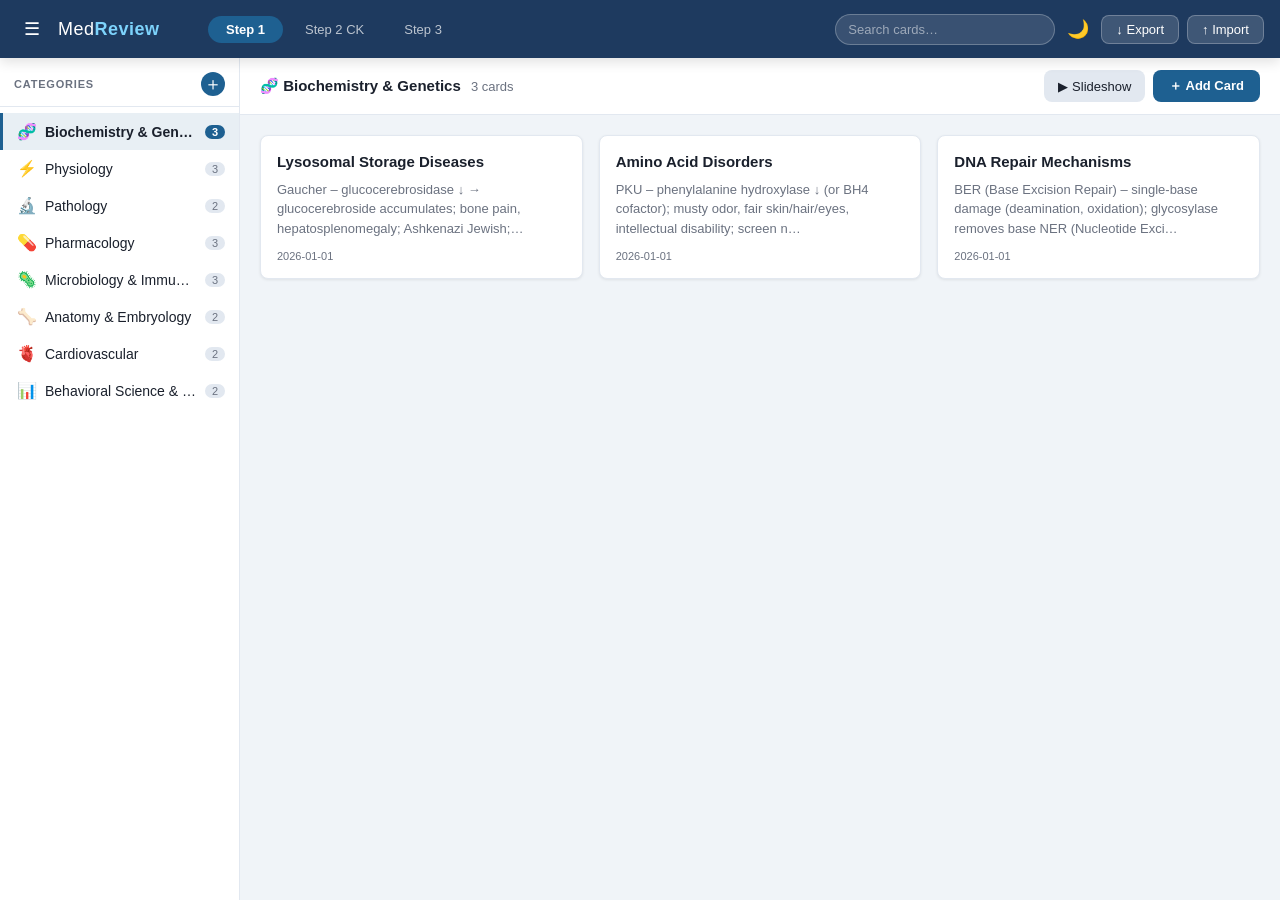
==== index.html @ f36206a1 "Initial commit Co-Authored-By: Claude Sonnet 4.6 <noreply@anthropic.com>" ====
<!DOCTYPE html>
<html lang="en">
<head>
  <meta charset="UTF-8" />
  <meta name="viewport" content="width=device-width, initial-scale=1.0" />
  <title>MedReview — USMLE Step Prep</title>
  <link rel="stylesheet" href="css/styles.css" />
</head>
<body>
  <div id="app">

    <!-- ── HEADER ─────────────────────────────────────────────────── -->
    <header id="header">
      <div class="header-left">
        <button id="sidebar-toggle" title="Toggle sidebar">☰</button>
        <span class="logo">Med<strong>Review</strong></span>
      </div>

      <nav class="step-tabs" role="tablist">
        <button class="tab active" data-step="step1" role="tab">Step 1</button>
        <button class="tab" data-step="step2" role="tab">Step 2 CK</button>
        <button class="tab" data-step="step3" role="tab">Step 3</button>
      </nav>

      <div class="header-right">
        <div class="search-wrap">
          <input type="text" id="search-input" placeholder="Search cards…" autocomplete="off" />
          <button id="search-clear" title="Clear search" class="hidden">✕</button>
        </div>
        <button id="btn-dark-mode" title="Toggle dark mode" class="icon-btn">🌙</button>
        <button id="btn-export" title="Backup / Export data" class="btn-secondary">↓ Export</button>
        <button id="btn-import" title="Restore / Import data" class="btn-secondary">↑ Import</button>
        <input type="file" id="import-file" accept=".json" hidden />
      </div>
    </header>

    <!-- ── BODY LAYOUT ───────────────────────────────────────────── -->
    <div id="main-layout">

      <!-- Sidebar -->
      <aside id="sidebar">
        <div class="sidebar-header">
          <span>Categories</span>
          <button id="btn-add-category" title="Add category">＋</button>
        </div>
        <div id="category-list"></div>
      </aside>

      <!-- Content pane -->
      <main id="content">

        <!-- Content toolbar -->
        <div id="content-toolbar">
          <div id="content-breadcrumb"></div>
          <div id="content-actions">
            <button id="btn-slideshow" class="btn-secondary hidden">▶ Slideshow</button>
            <button id="btn-add-card" class="btn-primary hidden">＋ Add Card</button>
          </div>
        </div>

        <!-- Card grid -->
        <div id="card-list"></div>

        <!-- Empty state -->
        <div id="empty-state" class="hidden">
          <div class="empty-icon">📋</div>
          <p>No cards in this category yet.</p>
          <button id="btn-empty-add" class="btn-primary">＋ Add First Card</button>
        </div>

        <!-- Search results -->
        <div id="search-results" class="hidden"></div>

        <!-- Card editor panel (slides in over card list) -->
        <div id="card-editor" class="hidden">

          <div id="editor-toolbar">
            <div class="toolbar-group">
              <button data-cmd="bold"                title="Bold"><b>B</b></button>
              <button data-cmd="italic"              title="Italic"><i>I</i></button>
              <button data-cmd="underline"           title="Underline"><u>U</u></button>
              <button id="btn-highlight"             title="Highlight selection">🖊 Highlight</button>
              <button id="btn-remove-highlight"      title="Remove highlight">✕ Highlight</button>
            </div>
            <div class="toolbar-sep"></div>
            <div class="toolbar-group">
              <button data-cmd="insertUnorderedList" title="Bullet list">• List</button>
              <button data-cmd="insertOrderedList"   title="Numbered list">1. List</button>
              <button data-cmd="removeFormat"        title="Clear formatting">✕ Format</button>
            </div>
            <div class="toolbar-sep"></div>
            <div class="toolbar-group toolbar-right">
              <button id="btn-flag-card"   title="Flag for review">🚩 Flag</button>
              <button id="btn-save-card"   class="btn-primary">💾 Save</button>
              <button id="btn-delete-card" class="btn-danger">🗑 Delete</button>
              <button id="btn-close-editor" title="Close editor">✕</button>
            </div>
          </div>

          <div id="editor-body">
            <input type="text" id="card-title-input" placeholder="Card title…" />
            <div
              id="card-content-input"
              contenteditable="true"
              spellcheck="true"
              data-placeholder="Enter card content… (supports rich text and highlights)"
            ></div>
          </div>

        </div>

      </main>
    </div>

    <!-- ── SLIDESHOW OVERLAY ─────────────────────────────────────── -->
    <div id="slideshow-overlay" class="hidden" role="dialog" aria-modal="true">
      <div id="slideshow-top">
        <div id="slideshow-meta">
          <span id="slideshow-category-label"></span>
          <span id="slideshow-counter"></span>
        </div>
        <button id="slideshow-close" title="Close (Esc)">✕ Close</button>
      </div>
      <div id="slideshow-progress-bar"><div id="slideshow-progress-fill"></div></div>

      <div id="slideshow-body">
        <button id="slideshow-prev" title="Previous (←)">‹</button>
        <div id="slideshow-card">
          <h2 id="slideshow-card-title"></h2>
          <div id="slideshow-card-content"></div>
        </div>
        <button id="slideshow-next" title="Next (→)">›</button>
      </div>

      <div id="slideshow-footer">
        <button id="slideshow-flag-btn" title="Flag / unflag this card">🚩 Flag</button>
        <button id="slideshow-edit-btn" title="Edit this card">✏ Edit</button>
      </div>
    </div>

    <!-- ── MODAL ─────────────────────────────────────────────────── -->
    <div id="modal-overlay" class="hidden" role="dialog" aria-modal="true">
      <div id="modal-box">
        <div id="modal-title"></div>
        <div id="modal-body"></div>
        <div id="modal-actions">
          <button id="modal-cancel" class="btn-secondary">Cancel</button>
          <button id="modal-confirm" class="btn-primary">Confirm</button>
        </div>
      </div>
    </div>

    <!-- ── TOAST ─────────────────────────────────────────────────── -->
    <div id="toast" class="hidden" role="status" aria-live="polite"></div>

  </div><!-- /#app -->

  <!-- ── SCRIPTS (load order matters — no ES modules to avoid CORS on file://) -->
  <script src="js/defaultData.js"></script>
  <script src="js/store.js"></script>
  <script src="js/ui.js"></script>
  <script src="js/render.js"></script>
  <script src="js/editor.js"></script>
  <script src="js/slideshow.js"></script>
  <script src="js/search.js"></script>
  <script src="js/io.js"></script>
  <script src="js/app.js"></script>
</body>
</html>
---- css/styles.css ----
/* ── CSS Custom Properties ──────────────────────────────────────── */
:root {
  --bg:           #f0f4f8;
  --bg-sidebar:   #ffffff;
  --bg-card:      #ffffff;
  --bg-header:    #1e3a5f;
  --text:         #1a202c;
  --text-muted:   #6b7280;
  --text-header:  #ffffff;
  --border:       #e2e8f0;
  --primary:      #1e6091;
  --primary-h:    #155478;
  --accent:       #27ae60;
  --danger:       #e74c3c;
  --danger-h:     #c0392b;
  --warn:         #f39c12;
  --mark-bg:      #ffe66d;
  --mark-dark:    #b8860b;
  --shadow-sm:    0 1px 3px rgba(0,0,0,.08);
  --shadow:       0 4px 12px rgba(0,0,0,.12);
  --radius:       8px;
  --sidebar-w:    240px;
  --header-h:     58px;
  --transition:   .18s ease;
}
[data-theme="dark"] {
  --bg:           #0f172a;
  --bg-sidebar:   #1e293b;
  --bg-card:      #1e293b;
  --bg-header:    #0f172a;
  --text:         #e2e8f0;
  --text-muted:   #94a3b8;
  --text-header:  #e2e8f0;
  --border:       #334155;
  --primary:      #60a5fa;
  --primary-h:    #93c5fd;
  --accent:       #34d399;
  --danger:       #f87171;
  --danger-h:     #fca5a5;
  --mark-bg:      #854d0e;
  --mark-dark:    #fef08a;
  --shadow-sm:    0 1px 3px rgba(0,0,0,.3);
  --shadow:       0 4px 12px rgba(0,0,0,.4);
}

/* ── Reset ──────────────────────────────────────────────────────── */
*, *::before, *::after { box-sizing: border-box; margin: 0; padding: 0; }
html, body { height: 100%; font-family: -apple-system, BlinkMacSystemFont, 'Segoe UI', sans-serif; font-size: 15px; }
body { background: var(--bg); color: var(--text); transition: background var(--transition), color var(--transition); }
button { cursor: pointer; font-family: inherit; font-size: 14px; border: none; background: none; }
input, textarea { font-family: inherit; font-size: 15px; }
a { color: var(--primary); }

/* ── App shell ──────────────────────────────────────────────────── */
#app { display: flex; flex-direction: column; height: 100vh; overflow: hidden; }

/* ── Header ─────────────────────────────────────────────────────── */
#header {
  display: flex; align-items: center; gap: 12px;
  height: var(--header-h); padding: 0 16px;
  background: var(--bg-header); color: var(--text-header);
  flex-shrink: 0; box-shadow: var(--shadow);
  z-index: 100;
}
.header-left { display: flex; align-items: center; gap: 10px; min-width: 180px; }
.logo { font-size: 18px; font-weight: 300; letter-spacing: .5px; white-space: nowrap; }
.logo strong { font-weight: 700; color: #7dd3fc; }
#sidebar-toggle { color: var(--text-header); font-size: 18px; padding: 4px 8px; border-radius: 4px; transition: background var(--transition); }
#sidebar-toggle:hover { background: rgba(255,255,255,.15); }

/* Step tabs */
.step-tabs { display: flex; gap: 4px; }
.tab {
  padding: 6px 18px; border-radius: 20px; font-size: 13px; font-weight: 500;
  color: rgba(255,255,255,.7); transition: all var(--transition);
}
.tab:hover { color: #fff; background: rgba(255,255,255,.12); }
.tab.active { background: var(--primary); color: #fff; font-weight: 600; }
[data-theme="dark"] .tab.active { background: #2563eb; }

/* Header right */
.header-right { display: flex; align-items: center; gap: 8px; margin-left: auto; }
.search-wrap { position: relative; }
#search-input {
  width: 220px; padding: 7px 32px 7px 12px; border-radius: 20px;
  border: 1px solid rgba(255,255,255,.25); background: rgba(255,255,255,.12);
  color: #fff; font-size: 13px; transition: all var(--transition);
}
#search-input::placeholder { color: rgba(255,255,255,.5); }
#search-input:focus { outline: none; background: rgba(255,255,255,.2); border-color: rgba(255,255,255,.5); width: 280px; }
#search-clear { position: absolute; right: 8px; top: 50%; transform: translateY(-50%); color: rgba(255,255,255,.6); font-size: 12px; }
.icon-btn { color: var(--text-header); font-size: 18px; padding: 4px; border-radius: 4px; transition: background var(--transition); }
.icon-btn:hover { background: rgba(255,255,255,.15); }

/* ── Buttons ────────────────────────────────────────────────────── */
.btn-primary {
  padding: 7px 16px; border-radius: var(--radius); font-size: 13px; font-weight: 600;
  background: var(--primary); color: #fff; transition: background var(--transition);
}
.btn-primary:hover { background: var(--primary-h); }
.btn-secondary {
  padding: 6px 14px; border-radius: var(--radius); font-size: 13px;
  background: rgba(255,255,255,.15); color: var(--text-header); border: 1px solid rgba(255,255,255,.25);
  transition: background var(--transition);
}
.btn-secondary:hover { background: rgba(255,255,255,.25); }
.btn-danger {
  padding: 6px 14px; border-radius: var(--radius); font-size: 13px; font-weight: 600;
  background: var(--danger); color: #fff; transition: background var(--transition);
}
.btn-danger:hover { background: var(--danger-h); }

/* ── Main layout ────────────────────────────────────────────────── */
#main-layout { display: flex; flex: 1; overflow: hidden; }

/* ── Sidebar ────────────────────────────────────────────────────── */
#sidebar {
  width: var(--sidebar-w); background: var(--bg-sidebar);
  border-right: 1px solid var(--border); display: flex; flex-direction: column;
  flex-shrink: 0; transition: width var(--transition), opacity var(--transition);
  overflow: hidden;
}
#sidebar.collapsed { width: 0; opacity: 0; pointer-events: none; }
.sidebar-header {
  display: flex; align-items: center; justify-content: space-between;
  padding: 14px 14px 10px; font-size: 11px; font-weight: 700; text-transform: uppercase;
  letter-spacing: .8px; color: var(--text-muted); border-bottom: 1px solid var(--border);
  flex-shrink: 0;
}
#btn-add-category {
  width: 24px; height: 24px; border-radius: 50%; background: var(--primary); color: #fff;
  font-size: 18px; line-height: 24px; text-align: center; padding: 0; font-weight: 400;
  transition: background var(--transition);
}
#btn-add-category:hover { background: var(--primary-h); }
#category-list { flex: 1; overflow-y: auto; padding: 6px 0; }
.cat-item {
  display: flex; align-items: center; gap: 8px; padding: 9px 14px;
  cursor: pointer; border-radius: 0; transition: background var(--transition);
  border-left: 3px solid transparent; font-size: 14px;
}
.cat-item:hover { background: rgba(0,0,0,.04); }
[data-theme="dark"] .cat-item:hover { background: rgba(255,255,255,.06); }
.cat-item.active { background: rgba(30,96,145,.1); border-left-color: var(--primary); font-weight: 600; }
[data-theme="dark"] .cat-item.active { background: rgba(96,165,250,.12); border-left-color: var(--primary); }
.cat-icon { font-size: 16px; flex-shrink: 0; }
.cat-label { flex: 1; overflow: hidden; text-overflow: ellipsis; white-space: nowrap; }
.cat-count { font-size: 11px; background: var(--border); color: var(--text-muted); padding: 1px 7px; border-radius: 12px; flex-shrink: 0; }
.cat-item.active .cat-count { background: var(--primary); color: #fff; }

/* ── Content ────────────────────────────────────────────────────── */
#content { flex: 1; display: flex; flex-direction: column; overflow: hidden; position: relative; }
#content-toolbar {
  display: flex; align-items: center; justify-content: space-between;
  padding: 12px 20px; border-bottom: 1px solid var(--border);
  background: var(--bg-card); flex-shrink: 0;
}
#content-breadcrumb { font-size: 15px; font-weight: 600; color: var(--text); }
#content-breadcrumb span { color: var(--text-muted); font-weight: 400; font-size: 13px; margin-left: 6px; }
#content-actions { display: flex; gap: 8px; }
#content-actions .btn-secondary { background: var(--border); color: var(--text); border: none; }
#content-actions .btn-secondary:hover { background: var(--text-muted); color: #fff; }

/* ── Card grid ──────────────────────────────────────────────────── */
#card-list {
  flex: 1; padding: 20px; overflow-y: auto;
  display: grid; grid-template-columns: repeat(auto-fill, minmax(280px, 1fr));
  gap: 16px; align-content: start;
}
.card-tile {
  background: var(--bg-card); border: 1px solid var(--border); border-radius: var(--radius);
  padding: 16px; cursor: pointer; box-shadow: var(--shadow-sm);
  transition: box-shadow var(--transition), transform var(--transition), border-color var(--transition);
  display: flex; flex-direction: column; gap: 8px; position: relative;
}
.card-tile:hover { box-shadow: var(--shadow); transform: translateY(-1px); border-color: var(--primary); }
.card-tile-title { font-size: 15px; font-weight: 600; color: var(--text); line-height: 1.3; }
.card-tile-preview { font-size: 13px; color: var(--text-muted); line-height: 1.5; overflow: hidden; display: -webkit-box; -webkit-line-clamp: 3; -webkit-box-orient: vertical; }
.card-tile-footer { display: flex; align-items: center; justify-content: space-between; margin-top: 4px; }
.card-tile-date { font-size: 11px; color: var(--text-muted); }
.card-flag { position: absolute; top: 10px; right: 10px; font-size: 14px; }

/* ── Empty state ────────────────────────────────────────────────── */
#empty-state {
  flex: 1; display: flex; flex-direction: column; align-items: center;
  justify-content: center; gap: 12px; color: var(--text-muted);
}
.empty-icon { font-size: 48px; }
#empty-state p { font-size: 15px; }

/* ── Search results ─────────────────────────────────────────────── */
#search-results { flex: 1; overflow-y: auto; padding: 20px; }
.search-result-item {
  background: var(--bg-card); border: 1px solid var(--border); border-radius: var(--radius);
  padding: 14px 16px; margin-bottom: 10px; cursor: pointer;
  transition: border-color var(--transition), box-shadow var(--transition);
}
.search-result-item:hover { border-color: var(--primary); box-shadow: var(--shadow-sm); }
.search-result-step { font-size: 11px; font-weight: 700; text-transform: uppercase; letter-spacing: .6px; color: var(--primary); margin-bottom: 2px; }
.search-result-title { font-size: 15px; font-weight: 600; margin-bottom: 4px; }
.search-result-preview { font-size: 13px; color: var(--text-muted); line-height: 1.5; }
.search-result-preview mark { background: var(--mark-bg); padding: 0 2px; border-radius: 2px; }
.search-no-results { text-align: center; color: var(--text-muted); padding: 60px 20px; font-size: 15px; }

/* ── Card editor panel ──────────────────────────────────────────── */
#card-editor {
  position: absolute; inset: 0; background: var(--bg-card);
  display: flex; flex-direction: column; z-index: 10;
}
#editor-toolbar {
  display: flex; align-items: center; gap: 6px; flex-wrap: wrap;
  padding: 8px 16px; border-bottom: 1px solid var(--border);
  background: var(--bg-sidebar); flex-shrink: 0;
}
.toolbar-group { display: flex; gap: 4px; }
.toolbar-sep { width: 1px; background: var(--border); margin: 0 4px; align-self: stretch; }
.toolbar-right { margin-left: auto; }
#editor-toolbar button {
  padding: 5px 10px; border-radius: 5px; font-size: 13px;
  border: 1px solid var(--border); color: var(--text);
  background: var(--bg-card); transition: all var(--transition);
}
#editor-toolbar button:hover { background: var(--primary); color: #fff; border-color: var(--primary); }
#btn-highlight { color: #7c3aed; border-color: #7c3aed; }
#btn-highlight:hover { background: #7c3aed; color: #fff; }
#btn-remove-highlight { color: var(--text-muted); }
#btn-save-card { background: var(--primary); color: #fff; border-color: var(--primary); font-weight: 600; }
#btn-save-card:hover { background: var(--primary-h); }
#btn-delete-card { background: var(--danger); color: #fff; border-color: var(--danger); }
#btn-delete-card:hover { background: var(--danger-h); }
#btn-flag-card { color: var(--warn); border-color: var(--warn); }
#btn-flag-card:hover, #btn-flag-card.active { background: var(--warn); color: #fff; }
#btn-close-editor { color: var(--text-muted); border-color: var(--border); font-weight: 700; }

#editor-body { flex: 1; display: flex; flex-direction: column; overflow: hidden; }
#card-title-input {
  padding: 14px 20px 10px; font-size: 20px; font-weight: 700; border: none;
  background: transparent; color: var(--text); border-bottom: 1px solid var(--border);
  flex-shrink: 0;
}
#card-title-input:focus { outline: none; border-bottom-color: var(--primary); }
#card-content-input {
  flex: 1; padding: 16px 20px; overflow-y: auto; line-height: 1.7;
  color: var(--text); outline: none; font-size: 15px;
}
#card-content-input:empty::before {
  content: attr(data-placeholder); color: var(--text-muted); pointer-events: none;
}
#card-content-input mark {
  background: var(--mark-bg); color: #000; padding: 0 2px; border-radius: 2px;
}
[data-theme="dark"] #card-content-input mark { background: var(--mark-dark); color: #fef08a; }
#card-content-input ul, #card-content-input ol { padding-left: 24px; margin: 8px 0; }
#card-content-input li { margin-bottom: 4px; }
#card-content-input b, #card-content-input strong { font-weight: 700; }

/* ── Slideshow overlay ──────────────────────────────────────────── */
#slideshow-overlay {
  position: fixed; inset: 0; background: rgba(0,0,0,.92);
  display: flex; flex-direction: column; z-index: 1000; color: #fff;
}
#slideshow-top {
  display: flex; align-items: center; justify-content: space-between;
  padding: 16px 24px; flex-shrink: 0;
}
#slideshow-meta { display: flex; gap: 16px; align-items: center; }
#slideshow-category-label { font-size: 13px; color: rgba(255,255,255,.6); font-weight: 500; text-transform: uppercase; letter-spacing: .6px; }
#slideshow-counter { font-size: 13px; color: rgba(255,255,255,.5); }
#slideshow-close {
  padding: 8px 16px; border-radius: var(--radius); border: 1px solid rgba(255,255,255,.3);
  color: rgba(255,255,255,.8); font-size: 13px; transition: all var(--transition);
}
#slideshow-close:hover { background: rgba(255,255,255,.15); color: #fff; }
#slideshow-progress-bar { height: 3px; background: rgba(255,255,255,.15); flex-shrink: 0; }
#slideshow-progress-fill { height: 100%; background: var(--primary); transition: width .3s ease; }
#slideshow-body {
  flex: 1; display: flex; align-items: center; overflow: hidden; padding: 0 8px;
}
#slideshow-prev, #slideshow-next {
  font-size: 40px; color: rgba(255,255,255,.5); padding: 16px 20px;
  flex-shrink: 0; transition: color var(--transition);
  border-radius: var(--radius);
}
#slideshow-prev:hover, #slideshow-next:hover { color: #fff; background: rgba(255,255,255,.08); }
#slideshow-card {
  flex: 1; height: 100%; overflow-y: auto; padding: 30px 40px;
  display: flex; flex-direction: column; gap: 20px;
}
#slideshow-card-title { font-size: 28px; font-weight: 700; color: #fff; line-height: 1.2; }
#slideshow-card-content {
  font-size: 16px; line-height: 1.8; color: rgba(255,255,255,.85);
}
#slideshow-card-content mark { background: #ffe66d; color: #000; padding: 0 2px; border-radius: 2px; }
#slideshow-card-content ul, #slideshow-card-content ol { padding-left: 24px; }
#slideshow-card-content li { margin-bottom: 6px; }
#slideshow-card-content b, #slideshow-card-content strong { color: #fff; font-weight: 700; }
#slideshow-footer {
  display: flex; align-items: center; justify-content: center; gap: 12px;
  padding: 12px 24px; flex-shrink: 0; border-top: 1px solid rgba(255,255,255,.1);
}
#slideshow-flag-btn, #slideshow-edit-btn {
  padding: 8px 18px; border-radius: var(--radius); font-size: 13px;
  border: 1px solid rgba(255,255,255,.3); color: rgba(255,255,255,.8);
  transition: all var(--transition);
}
#slideshow-flag-btn:hover, #slideshow-edit-btn:hover { background: rgba(255,255,255,.12); color: #fff; }
#slideshow-flag-btn.active { background: var(--warn); border-color: var(--warn); color: #fff; }

/* ── Modal ──────────────────────────────────────────────────────── */
#modal-overlay {
  position: fixed; inset: 0; background: rgba(0,0,0,.5);
  display: flex; align-items: center; justify-content: center; z-index: 2000;
}
#modal-box {
  background: var(--bg-card); border-radius: var(--radius); box-shadow: var(--shadow);
  padding: 24px; min-width: 320px; max-width: 480px; width: 90%;
}
#modal-title { font-size: 17px; font-weight: 700; margin-bottom: 12px; color: var(--text); }
#modal-body { font-size: 14px; color: var(--text-muted); margin-bottom: 20px; line-height: 1.6; }
#modal-body input[type="text"] {
  width: 100%; padding: 8px 12px; border: 1px solid var(--border); border-radius: 6px;
  font-size: 14px; color: var(--text); background: var(--bg); margin-top: 8px;
}
#modal-body input[type="text"]:focus { outline: none; border-color: var(--primary); }
#modal-body .emoji-row { display: flex; flex-wrap: wrap; gap: 8px; margin-top: 10px; }
#modal-body .emoji-btn { font-size: 20px; padding: 4px; border-radius: 4px; cursor: pointer; transition: background var(--transition); }
#modal-body .emoji-btn:hover, #modal-body .emoji-btn.selected { background: rgba(30,96,145,.15); }
#modal-actions { display: flex; justify-content: flex-end; gap: 8px; }
#modal-cancel { background: var(--border); color: var(--text); padding: 8px 16px; border-radius: var(--radius); }
#modal-cancel:hover { background: var(--text-muted); color: #fff; }
#modal-confirm { padding: 8px 16px; border-radius: var(--radius); }

/* ── Toast ──────────────────────────────────────────────────────── */
#toast {
  position: fixed; bottom: 24px; left: 50%; transform: translateX(-50%);
  padding: 11px 22px; border-radius: 24px; font-size: 14px; font-weight: 500;
  box-shadow: var(--shadow); z-index: 3000; transition: opacity .3s ease;
  white-space: nowrap;
}
#toast.success { background: #166534; color: #dcfce7; }
#toast.error   { background: var(--danger); color: #fff; }
#toast.info    { background: var(--primary); color: #fff; }

/* ── Utility ────────────────────────────────────────────────────── */
.hidden { display: none !important; }

/* Scrollbar */
::-webkit-scrollbar { width: 6px; height: 6px; }
::-webkit-scrollbar-track { background: transparent; }
::-webkit-scrollbar-thumb { background: var(--border); border-radius: 3px; }
::-webkit-scrollbar-thumb:hover { background: var(--text-muted); }
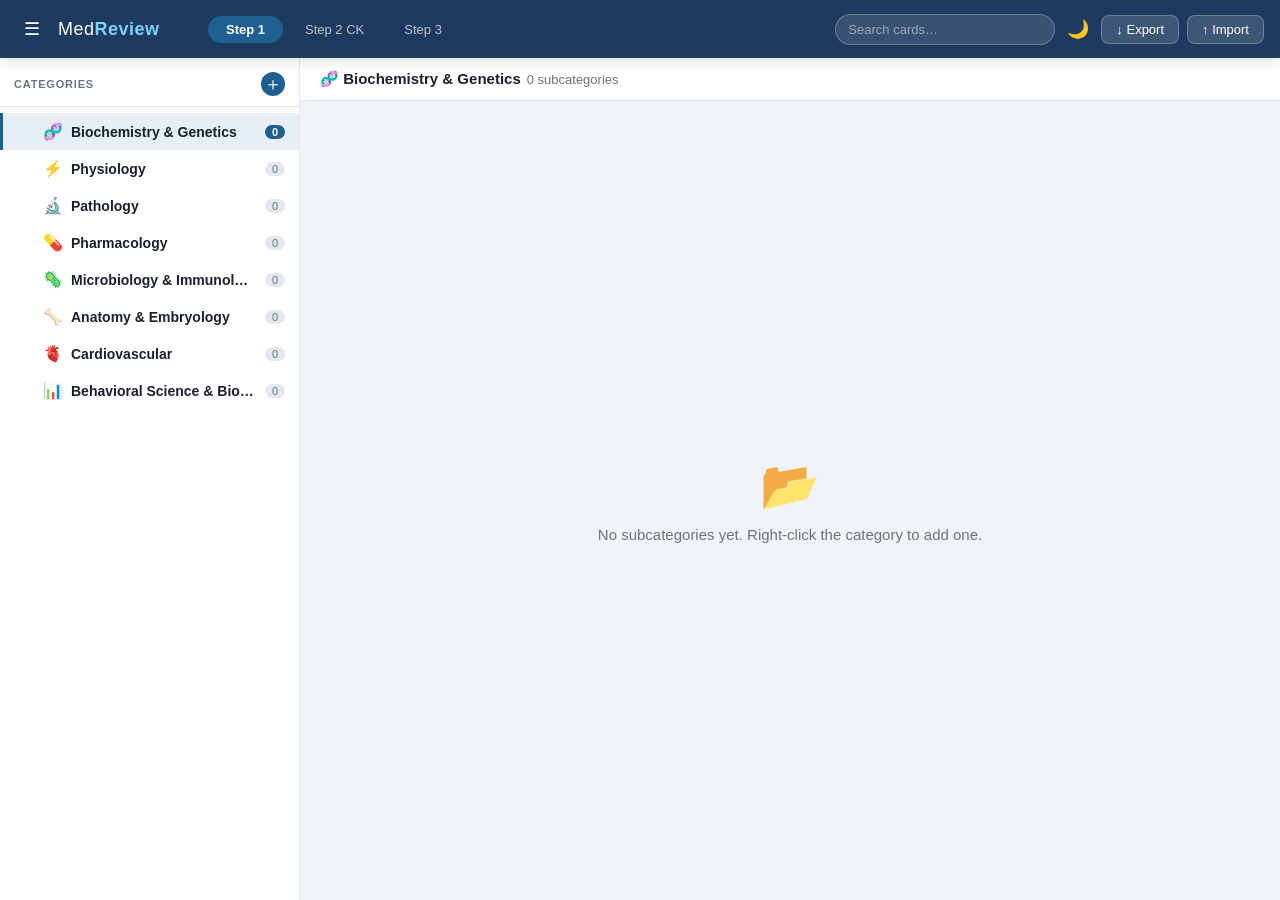
==== commit 70dfba0c: "Update app content, UI, and Step 2 default data - Add Step 2 CK default data with subcategories and " ====
--- a/index.html
+++ b/index.html
@@ -55,6 +55,24 @@
           <div id="content-actions">
             <button id="btn-slideshow" class="btn-secondary hidden">▶ Slideshow</button>
             <button id="btn-add-card" class="btn-primary hidden">＋ Add Card</button>
+          </div>
+        </div>
+
+        <!-- Subcategory summary panel -->
+        <div id="subcat-summary-panel" class="hidden">
+          <div id="subcat-summary-header">
+            <span id="subcat-summary-title">Overview</span>
+            <button id="btn-edit-summary" title="Edit summary">✏ Edit</button>
+          </div>
+          <div id="subcat-summary-body">
+            <div id="subcat-summary-view"></div>
+            <div id="subcat-summary-edit" class="hidden">
+              <textarea id="subcat-summary-textarea" placeholder="Enter a summary for this subcategory…" rows="5"></textarea>
+              <div id="subcat-summary-edit-actions">
+                <button id="btn-save-summary" class="btn-primary">💾 Save</button>
+                <button id="btn-cancel-summary" class="btn-secondary">Cancel</button>
+              </div>
+            </div>
           </div>
         </div>
 
--- a/css/styles.css
+++ b/css/styles.css
@@ -19,7 +19,7 @@
   --shadow-sm:    0 1px 3px rgba(0,0,0,.08);
   --shadow:       0 4px 12px rgba(0,0,0,.12);
   --radius:       8px;
-  --sidebar-w:    240px;
+  --sidebar-w:    300px;
   --header-h:     58px;
   --transition:   .18s ease;
 }
@@ -144,9 +144,42 @@
 .cat-item.active { background: rgba(30,96,145,.1); border-left-color: var(--primary); font-weight: 600; }
 [data-theme="dark"] .cat-item.active { background: rgba(96,165,250,.12); border-left-color: var(--primary); }
 .cat-icon { font-size: 16px; flex-shrink: 0; }
-.cat-label { flex: 1; overflow: hidden; text-overflow: ellipsis; white-space: nowrap; }
+.cat-label { flex: 1; overflow: hidden; text-overflow: ellipsis; white-space: nowrap; font-weight: 600; }
 .cat-count { font-size: 11px; background: var(--border); color: var(--text-muted); padding: 1px 7px; border-radius: 12px; flex-shrink: 0; }
 .cat-item.active .cat-count { background: var(--primary); color: #fff; }
+
+/* Expand toggle */
+.cat-expand { font-size: 15px; color: var(--text-muted); flex-shrink: 0; width: 18px; text-align: center; cursor: pointer; }
+.cat-expand:hover { color: var(--primary); }
+.cat-expand-placeholder { width: 18px; flex-shrink: 0; }
+
+/* ── Subcategory list ───────────────────────────────────────────── */
+.subcat-list { overflow: hidden; transition: max-height .2s ease; max-height: 2000px; }
+.subcat-list.collapsed { max-height: 0; }
+.subcat-item {
+  display: flex; align-items: flex-start; gap: 8px;
+  padding: 7px 14px 7px 38px;
+  cursor: pointer; font-size: 13px; color: var(--text-muted);
+  border-left: 3px solid transparent;
+  transition: background var(--transition), color var(--transition);
+}
+.subcat-item:hover { background: rgba(0,0,0,.04); color: var(--text); }
+[data-theme="dark"] .subcat-item:hover { background: rgba(255,255,255,.05); }
+.subcat-item.active {
+  background: rgba(30,96,145,.08); border-left-color: var(--primary);
+  color: var(--text); font-weight: 600;
+}
+[data-theme="dark"] .subcat-item.active { background: rgba(96,165,250,.1); }
+.subcat-item.active .cat-count { background: var(--primary); color: #fff; }
+.subcat-dot { font-size: 10px; flex-shrink: 0; color: var(--text-muted); }
+.subcat-label { flex: 1; overflow: hidden; text-overflow: unset; white-space: normal; word-break: break-word; }
+.subcat-add {
+  display: flex; align-items: center; gap: 8px;
+  padding: 6px 14px 6px 38px; cursor: pointer;
+  font-size: 12px; color: var(--primary); opacity: .7;
+  transition: opacity var(--transition);
+}
+.subcat-add:hover { opacity: 1; }
 
 /* ── Content ────────────────────────────────────────────────────── */
 #content { flex: 1; display: flex; flex-direction: column; overflow: hidden; position: relative; }
@@ -155,11 +188,58 @@
   padding: 12px 20px; border-bottom: 1px solid var(--border);
   background: var(--bg-card); flex-shrink: 0;
 }
-#content-breadcrumb { font-size: 15px; font-weight: 600; color: var(--text); }
-#content-breadcrumb span { color: var(--text-muted); font-weight: 400; font-size: 13px; margin-left: 6px; }
+#content-breadcrumb { font-size: 15px; font-weight: 600; color: var(--text); display: flex; align-items: center; gap: 6px; flex-wrap: wrap; }
+#content-breadcrumb span { color: var(--text-muted); font-weight: 400; font-size: 13px; }
+.breadcrumb-cat { color: var(--text-muted); font-weight: 400; font-size: 14px; white-space: nowrap; overflow: hidden; text-overflow: ellipsis; max-width: 160px; }
+.breadcrumb-sep { color: var(--text-muted); font-size: 13px; }
+.breadcrumb-sub { font-weight: 600; color: var(--text); font-size: 15px; }
 #content-actions { display: flex; gap: 8px; }
 #content-actions .btn-secondary { background: var(--border); color: var(--text); border: none; }
 #content-actions .btn-secondary:hover { background: var(--text-muted); color: #fff; }
+
+/* ── Subcategory summary panel ──────────────────────────────────── */
+#subcat-summary-panel {
+  margin: 16px 20px 0;
+  background: var(--bg-card); border: 1px solid var(--border);
+  border-radius: var(--radius); box-shadow: var(--shadow-sm);
+  overflow: hidden;
+}
+#subcat-summary-header {
+  display: flex; align-items: center; justify-content: space-between;
+  padding: 10px 16px;
+  background: var(--primary); color: #fff;
+  font-weight: 600; font-size: 13px; letter-spacing: .3px;
+}
+#subcat-summary-header #btn-edit-summary {
+  font-size: 12px; padding: 3px 10px;
+  background: rgba(255,255,255,.18); color: #fff;
+  border: 1px solid rgba(255,255,255,.35); border-radius: 4px;
+}
+#subcat-summary-header #btn-edit-summary:hover { background: rgba(255,255,255,.3); }
+#subcat-summary-body { padding: 12px 16px; }
+#subcat-summary-view {
+  font-size: 13px; color: var(--text); line-height: 1.65;
+  white-space: pre-wrap; word-break: break-word;
+  max-height: 140px; overflow-y: auto;
+}
+#subcat-summary-edit textarea#subcat-summary-textarea {
+  width: 100%; font-size: 13px; line-height: 1.65;
+  padding: 8px 10px; border: 1px solid var(--border); border-radius: 6px;
+  background: var(--bg); color: var(--text); resize: vertical; min-height: 90px;
+  font-family: inherit;
+}
+#subcat-summary-edit-actions {
+  display: flex; gap: 8px; margin-top: 8px; justify-content: flex-end;
+}
+
+/* ── Subcategory overview tiles ─────────────────────────────────── */
+.subcat-overview-tile { border-left: 3px solid var(--primary); }
+.subcat-overview-tile .card-tile-title { color: var(--primary); font-size: 14px; }
+.subcat-summary-preview {
+  font-size: 12px; color: var(--text-muted); line-height: 1.55;
+  margin-top: 6px; display: -webkit-box; -webkit-line-clamp: 4;
+  -webkit-box-orient: vertical; overflow: hidden;
+}
 
 /* ── Card grid ──────────────────────────────────────────────────── */
 #card-list {
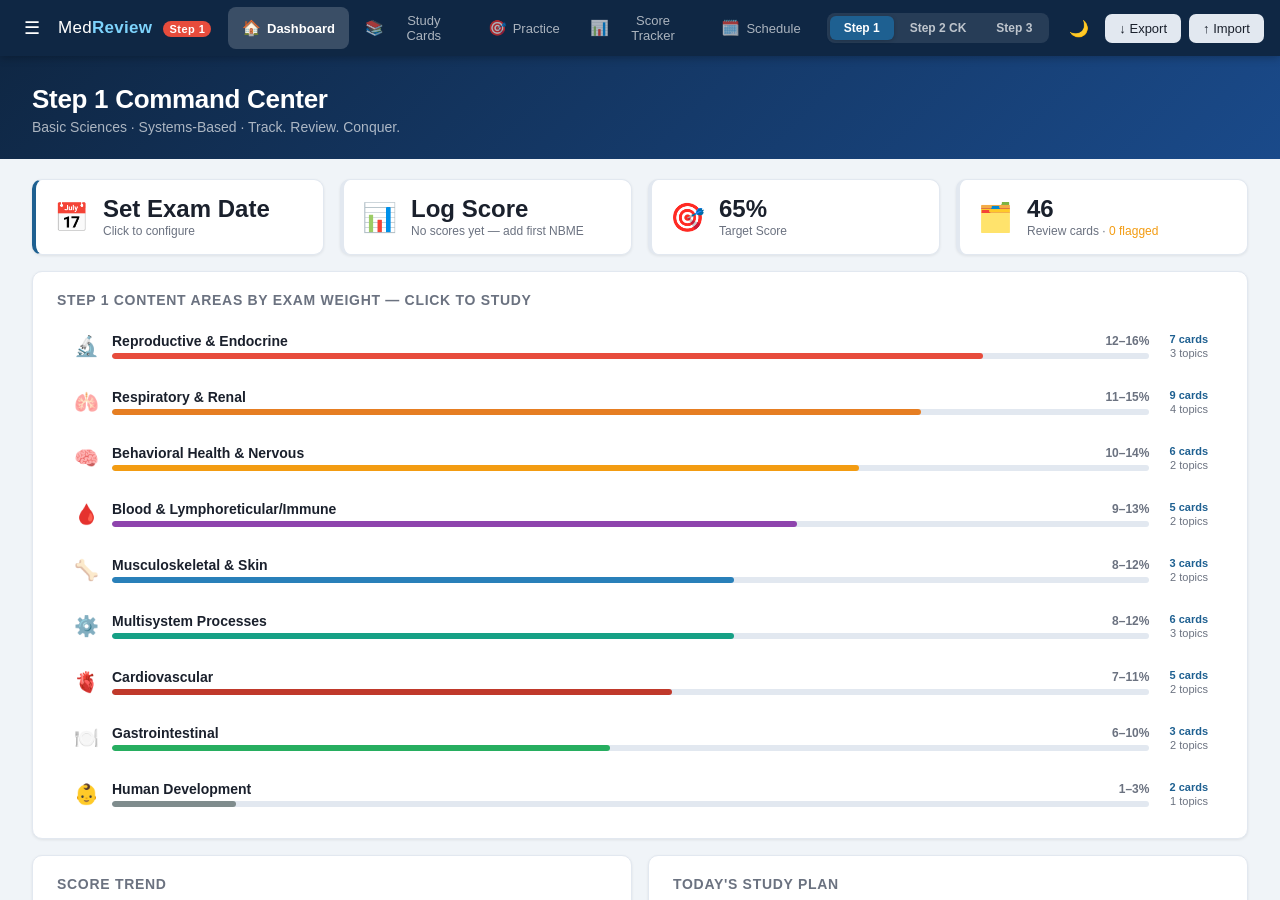
==== commit 4eff1c88: "Add Practice module, global Step selector, and Step-aware dashboard - js/practice.js: 60 high-yield " ====
--- a/index.html
+++ b/index.html
@@ -3,7 +3,7 @@
 <head>
   <meta charset="UTF-8" />
   <meta name="viewport" content="width=device-width, initial-scale=1.0" />
-  <title>MedReview — USMLE Step Prep</title>
+  <title>MedReview — Step 1 Command Center</title>
   <link rel="stylesheet" href="css/styles.css" />
 </head>
 <body>
@@ -13,17 +13,37 @@
     <header id="header">
       <div class="header-left">
         <button id="sidebar-toggle" title="Toggle sidebar">☰</button>
-        <span class="logo">Med<strong>Review</strong></span>
-      </div>
-
-      <nav class="step-tabs" role="tablist">
-        <button class="tab active" data-step="step1" role="tab">Step 1</button>
-        <button class="tab" data-step="step2" role="tab">Step 2 CK</button>
-        <button class="tab" data-step="step3" role="tab">Step 3</button>
+        <span class="logo">Med<strong>Review</strong> <span class="logo-step">Step 1</span></span>
+      </div>
+
+      <!-- Primary view navigation -->
+      <nav class="view-tabs" role="tablist">
+        <button class="view-tab active" data-view="dashboard" role="tab">
+          <span class="vtab-icon">🏠</span><span class="vtab-label">Dashboard</span>
+        </button>
+        <button class="view-tab" data-view="study" role="tab">
+          <span class="vtab-icon">📚</span><span class="vtab-label">Study Cards</span>
+        </button>
+        <button class="view-tab" data-view="practice" role="tab">
+          <span class="vtab-icon">🎯</span><span class="vtab-label">Practice</span>
+        </button>
+        <button class="view-tab" data-view="scores" role="tab">
+          <span class="vtab-icon">📊</span><span class="vtab-label">Score Tracker</span>
+        </button>
+        <button class="view-tab" data-view="schedule" role="tab">
+          <span class="vtab-icon">🗓️</span><span class="vtab-label">Schedule</span>
+        </button>
       </nav>
 
+      <!-- Global Step selector (drives entire app) -->
+      <div class="global-step-selector">
+        <button class="gss-btn active" data-gstep="step1">Step 1</button>
+        <button class="gss-btn" data-gstep="step2">Step 2 CK</button>
+        <button class="gss-btn" data-gstep="step3">Step 3</button>
+      </div>
+
       <div class="header-right">
-        <div class="search-wrap">
+        <div class="search-wrap" id="search-wrap-header">
           <input type="text" id="search-input" placeholder="Search cards…" autocomplete="off" />
           <button id="search-clear" title="Clear search" class="hidden">✕</button>
         </div>
@@ -34,101 +54,134 @@
       </div>
     </header>
 
-    <!-- ── BODY LAYOUT ───────────────────────────────────────────── -->
-    <div id="main-layout">
-
-      <!-- Sidebar -->
-      <aside id="sidebar">
-        <div class="sidebar-header">
-          <span>Categories</span>
-          <button id="btn-add-category" title="Add category">＋</button>
-        </div>
-        <div id="category-list"></div>
-      </aside>
-
-      <!-- Content pane -->
-      <main id="content">
-
-        <!-- Content toolbar -->
-        <div id="content-toolbar">
-          <div id="content-breadcrumb"></div>
-          <div id="content-actions">
-            <button id="btn-slideshow" class="btn-secondary hidden">▶ Slideshow</button>
-            <button id="btn-add-card" class="btn-primary hidden">＋ Add Card</button>
-          </div>
-        </div>
-
-        <!-- Subcategory summary panel -->
-        <div id="subcat-summary-panel" class="hidden">
-          <div id="subcat-summary-header">
-            <span id="subcat-summary-title">Overview</span>
-            <button id="btn-edit-summary" title="Edit summary">✏ Edit</button>
-          </div>
-          <div id="subcat-summary-body">
-            <div id="subcat-summary-view"></div>
-            <div id="subcat-summary-edit" class="hidden">
-              <textarea id="subcat-summary-textarea" placeholder="Enter a summary for this subcategory…" rows="5"></textarea>
-              <div id="subcat-summary-edit-actions">
-                <button id="btn-save-summary" class="btn-primary">💾 Save</button>
-                <button id="btn-cancel-summary" class="btn-secondary">Cancel</button>
-              </div>
-            </div>
-          </div>
-        </div>
-
-        <!-- Card grid -->
-        <div id="card-list"></div>
-
-        <!-- Empty state -->
-        <div id="empty-state" class="hidden">
-          <div class="empty-icon">📋</div>
-          <p>No cards in this category yet.</p>
-          <button id="btn-empty-add" class="btn-primary">＋ Add First Card</button>
-        </div>
-
-        <!-- Search results -->
-        <div id="search-results" class="hidden"></div>
-
-        <!-- Card editor panel (slides in over card list) -->
-        <div id="card-editor" class="hidden">
-
-          <div id="editor-toolbar">
-            <div class="toolbar-group">
-              <button data-cmd="bold"                title="Bold"><b>B</b></button>
-              <button data-cmd="italic"              title="Italic"><i>I</i></button>
-              <button data-cmd="underline"           title="Underline"><u>U</u></button>
-              <button id="btn-highlight"             title="Highlight selection">🖊 Highlight</button>
-              <button id="btn-remove-highlight"      title="Remove highlight">✕ Highlight</button>
-            </div>
-            <div class="toolbar-sep"></div>
-            <div class="toolbar-group">
-              <button data-cmd="insertUnorderedList" title="Bullet list">• List</button>
-              <button data-cmd="insertOrderedList"   title="Numbered list">1. List</button>
-              <button data-cmd="removeFormat"        title="Clear formatting">✕ Format</button>
-            </div>
-            <div class="toolbar-sep"></div>
-            <div class="toolbar-group toolbar-right">
-              <button id="btn-flag-card"   title="Flag for review">🚩 Flag</button>
-              <button id="btn-save-card"   class="btn-primary">💾 Save</button>
-              <button id="btn-delete-card" class="btn-danger">🗑 Delete</button>
-              <button id="btn-close-editor" title="Close editor">✕</button>
-            </div>
-          </div>
-
-          <div id="editor-body">
-            <input type="text" id="card-title-input" placeholder="Card title…" />
-            <div
-              id="card-content-input"
-              contenteditable="true"
-              spellcheck="true"
-              data-placeholder="Enter card content… (supports rich text and highlights)"
-            ></div>
-          </div>
-
-        </div>
-
-      </main>
-    </div>
+    <!-- ── VIEWS CONTAINER ─────────────────────────────────────────── -->
+    <div id="views-container">
+
+      <!-- ══ VIEW: DASHBOARD ═════════════════════════════════════════ -->
+      <div id="view-dashboard" class="view-panel active-view">
+        <!-- Rendered by Dashboard.render() -->
+      </div>
+
+      <!-- ══ VIEW: STUDY CARDS ═══════════════════════════════════════ -->
+      <div id="view-study" class="view-panel hidden-view">
+        <div id="study-layout">
+
+          <!-- Sidebar -->
+          <aside id="sidebar">
+            <div class="sidebar-header">
+              <span>Systems</span>
+              <button id="btn-add-category" title="Add category">＋</button>
+            </div>
+            <!-- Step sub-tabs inside sidebar -->
+            <div class="sidebar-step-tabs">
+              <button class="step-tab active" data-step="step1">Step 1</button>
+              <button class="step-tab" data-step="step2">Step 2</button>
+              <button class="step-tab" data-step="step3">Step 3</button>
+            </div>
+            <div id="category-list"></div>
+          </aside>
+
+          <!-- Content pane -->
+          <main id="content">
+
+            <!-- Content toolbar -->
+            <div id="content-toolbar">
+              <div id="content-breadcrumb"></div>
+              <div id="content-actions">
+                <button id="btn-slideshow" class="btn-secondary hidden">▶ Slideshow</button>
+                <button id="btn-add-card" class="btn-primary hidden">＋ Add Card</button>
+              </div>
+            </div>
+
+            <!-- Subcategory summary panel -->
+            <div id="subcat-summary-panel" class="hidden">
+              <div id="subcat-summary-header">
+                <span id="subcat-summary-title">Overview</span>
+                <button id="btn-edit-summary" title="Edit summary">✏ Edit</button>
+              </div>
+              <div id="subcat-summary-body">
+                <div id="subcat-summary-view"></div>
+                <div id="subcat-summary-edit" class="hidden">
+                  <textarea id="subcat-summary-textarea" placeholder="Enter a summary for this subcategory…" rows="5"></textarea>
+                  <div id="subcat-summary-edit-actions">
+                    <button id="btn-save-summary" class="btn-primary">💾 Save</button>
+                    <button id="btn-cancel-summary" class="btn-secondary">Cancel</button>
+                  </div>
+                </div>
+              </div>
+            </div>
+
+            <!-- Card grid -->
+            <div id="card-list"></div>
+
+            <!-- Empty state -->
+            <div id="empty-state" class="hidden">
+              <div class="empty-icon">📋</div>
+              <p>No cards in this category yet.</p>
+              <button id="btn-empty-add" class="btn-primary">＋ Add First Card</button>
+            </div>
+
+            <!-- Search results -->
+            <div id="search-results" class="hidden"></div>
+
+            <!-- Card editor panel (slides in over card list) -->
+            <div id="card-editor" class="hidden">
+
+              <div id="editor-toolbar">
+                <div class="toolbar-group">
+                  <button data-cmd="bold"                title="Bold"><b>B</b></button>
+                  <button data-cmd="italic"              title="Italic"><i>I</i></button>
+                  <button data-cmd="underline"           title="Underline"><u>U</u></button>
+                  <button id="btn-highlight"             title="Highlight selection">🖊 Highlight</button>
+                  <button id="btn-remove-highlight"      title="Remove highlight">✕ Highlight</button>
+                </div>
+                <div class="toolbar-sep"></div>
+                <div class="toolbar-group">
+                  <button data-cmd="insertUnorderedList" title="Bullet list">• List</button>
+                  <button data-cmd="insertOrderedList"   title="Numbered list">1. List</button>
+                  <button data-cmd="removeFormat"        title="Clear formatting">✕ Format</button>
+                </div>
+                <div class="toolbar-sep"></div>
+                <div class="toolbar-group toolbar-right">
+                  <button id="btn-flag-card"   title="Flag for review">🚩 Flag</button>
+                  <button id="btn-save-card"   class="btn-primary">💾 Save</button>
+                  <button id="btn-delete-card" class="btn-danger">🗑 Delete</button>
+                  <button id="btn-close-editor" title="Close editor">✕</button>
+                </div>
+              </div>
+
+              <div id="editor-body">
+                <input type="text" id="card-title-input" placeholder="Card title…" />
+                <div
+                  id="card-content-input"
+                  contenteditable="true"
+                  spellcheck="true"
+                  data-placeholder="Enter card content… (supports rich text and highlights)"
+                ></div>
+              </div>
+
+            </div>
+
+          </main>
+        </div>
+      </div>
+
+      <!-- ══ VIEW: SCORE TRACKER ══════════════════════════════════════ -->
+      <div id="view-scores" class="view-panel hidden-view">
+        <!-- Rendered by Tracker.render() -->
+      </div>
+
+      <!-- ══ VIEW: PRACTICE ══════════════════════════════════════════ -->
+      <div id="view-practice" class="view-panel hidden-view">
+        <!-- Rendered by Practice.render() -->
+      </div>
+
+      <!-- ══ VIEW: SCHEDULE ═══════════════════════════════════════════ -->
+      <div id="view-schedule" class="view-panel hidden-view">
+        <!-- Rendered by Schedule.render() -->
+      </div>
+
+    </div><!-- /#views-container -->
 
     <!-- ── SLIDESHOW OVERLAY ─────────────────────────────────────── -->
     <div id="slideshow-overlay" class="hidden" role="dialog" aria-modal="true">
@@ -173,15 +226,19 @@
 
   </div><!-- /#app -->
 
-  <!-- ── SCRIPTS (load order matters — no ES modules to avoid CORS on file://) -->
-  <script src="js/defaultData.js"></script>
-  <script src="js/store.js"></script>
-  <script src="js/ui.js"></script>
-  <script src="js/render.js"></script>
-  <script src="js/editor.js"></script>
-  <script src="js/slideshow.js"></script>
-  <script src="js/search.js"></script>
-  <script src="js/io.js"></script>
-  <script src="js/app.js"></script>
+  <!-- ── SCRIPTS ───────────────────────────────────────────────────── -->
+  <script>
+    (function() {
+      var v = Date.now();
+      var scripts = [
+        'js/defaultData.js','js/store.js','js/ui.js','js/render.js',
+        'js/editor.js','js/slideshow.js','js/search.js','js/io.js',
+        'js/dashboard.js','js/tracker.js','js/schedule.js','js/practice.js','js/app.js'
+      ];
+      scripts.forEach(function(src) {
+        document.write('<script src="' + src + '?v=' + v + '"><\/script>');
+      });
+    })();
+  </script>
 </body>
 </html>
--- a/css/styles.css
+++ b/css/styles.css
@@ -3,7 +3,7 @@
   --bg:           #f0f4f8;
   --bg-sidebar:   #ffffff;
   --bg-card:      #ffffff;
-  --bg-header:    #1e3a5f;
+  --bg-header:    #0f2744;
   --text:         #1a202c;
   --text-muted:   #6b7280;
   --text-header:  #ffffff;
@@ -18,16 +18,17 @@
   --mark-dark:    #b8860b;
   --shadow-sm:    0 1px 3px rgba(0,0,0,.08);
   --shadow:       0 4px 12px rgba(0,0,0,.12);
-  --radius:       8px;
-  --sidebar-w:    300px;
-  --header-h:     58px;
+  --shadow-lg:    0 8px 32px rgba(0,0,0,.16);
+  --radius:       10px;
+  --sidebar-w:    280px;
+  --header-h:     56px;
   --transition:   .18s ease;
 }
 [data-theme="dark"] {
   --bg:           #0f172a;
   --bg-sidebar:   #1e293b;
   --bg-card:      #1e293b;
-  --bg-header:    #0f172a;
+  --bg-header:    #020617;
   --text:         #e2e8f0;
   --text-muted:   #94a3b8;
   --text-header:  #e2e8f0;
@@ -41,6 +42,7 @@
   --mark-dark:    #fef08a;
   --shadow-sm:    0 1px 3px rgba(0,0,0,.3);
   --shadow:       0 4px 12px rgba(0,0,0,.4);
+  --shadow-lg:    0 8px 32px rgba(0,0,0,.5);
 }
 
 /* ── Reset ──────────────────────────────────────────────────────── */
@@ -48,7 +50,7 @@
 html, body { height: 100%; font-family: -apple-system, BlinkMacSystemFont, 'Segoe UI', sans-serif; font-size: 15px; }
 body { background: var(--bg); color: var(--text); transition: background var(--transition), color var(--transition); }
 button { cursor: pointer; font-family: inherit; font-size: 14px; border: none; background: none; }
-input, textarea { font-family: inherit; font-size: 15px; }
+input, textarea, select { font-family: inherit; font-size: 15px; }
 a { color: var(--primary); }
 
 /* ── App shell ──────────────────────────────────────────────────── */
@@ -59,373 +61,1052 @@
   display: flex; align-items: center; gap: 12px;
   height: var(--header-h); padding: 0 16px;
   background: var(--bg-header); color: var(--text-header);
-  flex-shrink: 0; box-shadow: var(--shadow);
+  flex-shrink: 0; box-shadow: 0 2px 8px rgba(0,0,0,.25);
   z-index: 100;
 }
-.header-left { display: flex; align-items: center; gap: 10px; min-width: 180px; }
-.logo { font-size: 18px; font-weight: 300; letter-spacing: .5px; white-space: nowrap; }
+.header-left { display: flex; align-items: center; gap: 10px; min-width: 200px; }
+.logo { font-size: 17px; font-weight: 300; letter-spacing: .3px; white-space: nowrap; }
 .logo strong { font-weight: 700; color: #7dd3fc; }
+.logo-step { font-size: 11px; font-weight: 600; background: #e74c3c; color: #fff; padding: 2px 6px; border-radius: 10px; margin-left: 6px; letter-spacing: .5px; }
 #sidebar-toggle { color: var(--text-header); font-size: 18px; padding: 4px 8px; border-radius: 4px; transition: background var(--transition); }
 #sidebar-toggle:hover { background: rgba(255,255,255,.15); }
 
-/* Step tabs */
-.step-tabs { display: flex; gap: 4px; }
-.tab {
-  padding: 6px 18px; border-radius: 20px; font-size: 13px; font-weight: 500;
-  color: rgba(255,255,255,.7); transition: all var(--transition);
-}
-.tab:hover { color: #fff; background: rgba(255,255,255,.12); }
-.tab.active { background: var(--primary); color: #fff; font-weight: 600; }
-[data-theme="dark"] .tab.active { background: #2563eb; }
-
-/* Header right */
+/* View tabs in header */
+.view-tabs { display: flex; gap: 2px; flex: 1; justify-content: center; }
+.view-tab {
+  display: flex; align-items: center; gap: 6px;
+  padding: 6px 14px; border-radius: 8px; font-size: 13px; font-weight: 500;
+  color: rgba(255,255,255,.65); transition: all var(--transition);
+}
+.view-tab:hover { color: #fff; background: rgba(255,255,255,.1); }
+.view-tab.active { background: rgba(255,255,255,.18); color: #fff; font-weight: 600; }
+.vtab-icon { font-size: 15px; }
+.vtab-label { }
+@media (max-width: 700px) { .vtab-label { display: none; } }
+
 .header-right { display: flex; align-items: center; gap: 8px; margin-left: auto; }
-.search-wrap { position: relative; }
-#search-input {
-  width: 220px; padding: 7px 32px 7px 12px; border-radius: 20px;
-  border: 1px solid rgba(255,255,255,.25); background: rgba(255,255,255,.12);
-  color: #fff; font-size: 13px; transition: all var(--transition);
-}
-#search-input::placeholder { color: rgba(255,255,255,.5); }
-#search-input:focus { outline: none; background: rgba(255,255,255,.2); border-color: rgba(255,255,255,.5); width: 280px; }
-#search-clear { position: absolute; right: 8px; top: 50%; transform: translateY(-50%); color: rgba(255,255,255,.6); font-size: 12px; }
-.icon-btn { color: var(--text-header); font-size: 18px; padding: 4px; border-radius: 4px; transition: background var(--transition); }
+.search-wrap { display: flex; align-items: center; gap: 4px; background: rgba(255,255,255,.12); border-radius: 20px; padding: 4px 12px; }
+.search-wrap input { background: transparent; border: none; outline: none; color: var(--text-header); font-size: 13px; width: 140px; }
+.search-wrap input::placeholder { color: rgba(255,255,255,.5); }
+#search-clear { background: none; border: none; color: rgba(255,255,255,.6); font-size: 12px; cursor: pointer; }
+.icon-btn { color: var(--text-header); font-size: 16px; padding: 4px 8px; border-radius: 6px; transition: background var(--transition); }
 .icon-btn:hover { background: rgba(255,255,255,.15); }
 
-/* ── Buttons ────────────────────────────────────────────────────── */
+/* ── Buttons ─────────────────────────────────────────────────────── */
 .btn-primary {
-  padding: 7px 16px; border-radius: var(--radius); font-size: 13px; font-weight: 600;
-  background: var(--primary); color: #fff; transition: background var(--transition);
+  background: var(--primary); color: #fff; padding: 7px 16px;
+  border-radius: 7px; font-weight: 600; font-size: 13px;
+  transition: background var(--transition), transform .1s;
 }
 .btn-primary:hover { background: var(--primary-h); }
+.btn-primary:active { transform: scale(.97); }
 .btn-secondary {
-  padding: 6px 14px; border-radius: var(--radius); font-size: 13px;
-  background: rgba(255,255,255,.15); color: var(--text-header); border: 1px solid rgba(255,255,255,.25);
+  background: var(--border); color: var(--text); padding: 7px 14px;
+  border-radius: 7px; font-size: 13px; transition: all var(--transition);
+}
+.btn-secondary:hover { background: var(--primary); color: #fff; }
+.btn-danger { background: var(--danger); color: #fff; padding: 7px 14px; border-radius: 7px; font-size: 13px; transition: background var(--transition); }
+.btn-danger:hover { background: var(--danger-h); }
+.clickable { cursor: pointer; }
+
+/* ── Views container ─────────────────────────────────────────────── */
+#views-container { flex: 1; overflow: hidden; display: flex; flex-direction: column; }
+.view-panel { flex: 1; overflow-y: auto; display: flex; flex-direction: column; }
+.active-view { display: flex; }
+.hidden-view { display: none; }
+
+/* ══════════════════════════════════════════════════════════════════
+   DASHBOARD VIEW
+══════════════════════════════════════════════════════════════════ */
+#view-dashboard { padding: 0; background: var(--bg); overflow-y: auto; }
+
+.dash-header {
+  background: linear-gradient(135deg, #0f2744 0%, #1a4a8a 100%);
+  color: #fff; padding: 28px 32px 24px;
+}
+.dash-title { font-size: 26px; font-weight: 700; letter-spacing: -.3px; }
+.dash-subtitle { font-size: 14px; color: rgba(255,255,255,.65); margin-top: 4px; }
+
+/* Stats row */
+.dash-stats-row {
+  display: grid; grid-template-columns: repeat(4, 1fr); gap: 16px;
+  padding: 20px 32px 0;
+}
+@media (max-width: 900px) { .dash-stats-row { grid-template-columns: repeat(2, 1fr); } }
+@media (max-width: 500px) { .dash-stats-row { grid-template-columns: 1fr; } }
+
+.dash-stat-card {
+  background: var(--bg-card); border-radius: var(--radius);
+  padding: 16px 18px; box-shadow: var(--shadow-sm);
+  display: flex; align-items: center; gap: 14px;
+  border: 1px solid var(--border);
+  transition: transform .15s, box-shadow .15s;
+}
+.dash-stat-card.clickable:hover { transform: translateY(-2px); box-shadow: var(--shadow); }
+.dash-stat-icon { font-size: 28px; flex-shrink: 0; }
+.dash-stat-value { font-size: 24px; font-weight: 700; line-height: 1.1; }
+.dash-stat-unit { font-size: 14px; font-weight: 400; color: var(--text-muted); }
+.dash-stat-label { font-size: 12px; color: var(--text-muted); margin-top: 2px; }
+.dash-gap { font-size: 13px; font-weight: 700; margin-left: 6px; }
+.dash-gap.positive { color: var(--accent); }
+.dash-gap.negative { color: var(--danger); }
+
+.dash-stat-accent { border-left: 4px solid var(--primary); }
+.dash-stat-success { border-left: 4px solid var(--accent); }
+.dash-stat-warn { border-left: 4px solid var(--warn); }
+.dash-stat-danger { border-left: 4px solid var(--danger); }
+.dash-stat-neutral { border-left: 4px solid var(--border); }
+
+/* Sections */
+.dash-section { background: var(--bg-card); border-radius: var(--radius); padding: 20px 24px; box-shadow: var(--shadow-sm); border: 1px solid var(--border); }
+.dash-section-title { font-size: 14px; font-weight: 700; color: var(--text-muted); text-transform: uppercase; letter-spacing: .7px; margin-bottom: 14px; }
+
+/* Systems list */
+.sys-list { display: flex; flex-direction: column; gap: 8px; }
+.sys-row {
+  display: flex; align-items: center; gap: 12px; padding: 10px 14px;
+  border-radius: 8px; transition: background var(--transition), transform .1s;
+  border: 1px solid transparent;
+}
+.sys-row:hover { background: var(--bg); border-color: var(--border); transform: translateX(3px); }
+.sys-icon { font-size: 20px; width: 28px; text-align: center; flex-shrink: 0; }
+.sys-body { flex: 1; min-width: 0; }
+.sys-name-row { display: flex; justify-content: space-between; align-items: center; margin-bottom: 4px; }
+.sys-name { font-size: 14px; font-weight: 600; }
+.sys-pct { font-size: 12px; color: var(--text-muted); font-weight: 600; }
+.sys-bar-wrap { height: 6px; background: var(--border); border-radius: 3px; overflow: hidden; }
+.sys-bar { height: 100%; border-radius: 3px; transition: width .4s ease; }
+.sys-meta { display: flex; flex-direction: column; align-items: flex-end; gap: 2px; flex-shrink: 0; margin-left: 8px; }
+.sys-card-count { font-size: 11px; font-weight: 700; color: var(--primary); }
+.sys-sub-count { font-size: 11px; color: var(--text-muted); }
+
+/* Score chart */
+.score-chart { position: relative; height: 120px; padding-bottom: 24px; }
+.score-bars { display: flex; align-items: flex-end; height: 100%; gap: 6px; padding-top: 20px; }
+.score-bar-wrap { display: flex; flex-direction: column; align-items: center; flex: 1; height: 100%; }
+.score-bar { width: 100%; border-radius: 4px 4px 0 0; transition: height .3s; }
+.score-bar-label { font-size: 10px; font-weight: 700; margin-top: 3px; }
+.score-bar-type { font-size: 9px; color: var(--text-muted); }
+.score-target-line {
+  position: absolute; left: 0; right: 0;
+  border-top: 2px dashed var(--accent);
+}
+.score-target-label { font-size: 10px; color: var(--accent); font-weight: 600; white-space: nowrap; float: right; margin-top: -14px; }
+.dash-empty-scores { text-align: center; padding: 20px 0; color: var(--text-muted); }
+.dash-add-score-btn { font-size: 12px; padding: 5px 12px; }
+
+/* Flagged cards */
+.flagged-list { display: flex; flex-direction: column; gap: 6px; }
+.flagged-item {
+  display: flex; align-items: center; gap: 10px;
+  padding: 8px 12px; border-radius: 7px; border: 1px solid var(--border);
   transition: background var(--transition);
 }
-.btn-secondary:hover { background: rgba(255,255,255,.25); }
-.btn-danger {
-  padding: 6px 14px; border-radius: var(--radius); font-size: 13px; font-weight: 600;
-  background: var(--danger); color: #fff; transition: background var(--transition);
-}
-.btn-danger:hover { background: var(--danger-h); }
-
-/* ── Main layout ────────────────────────────────────────────────── */
-#main-layout { display: flex; flex: 1; overflow: hidden; }
-
-/* ── Sidebar ────────────────────────────────────────────────────── */
+.flagged-item:hover { background: var(--bg); }
+.flagged-icon { font-size: 16px; }
+.flagged-title { font-size: 13px; font-weight: 600; flex: 1; }
+.flagged-sys { font-size: 11px; color: var(--text-muted); }
+.flagged-more { font-size: 12px; color: var(--text-muted); padding: 4px 12px; }
+
+/* Quick actions */
+.quick-actions { display: flex; flex-direction: column; gap: 10px; }
+.quick-action-card {
+  display: flex; align-items: center; gap: 12px;
+  padding: 12px 14px; border-radius: 8px;
+  border: 1px solid var(--border); background: var(--bg);
+}
+.qa-icon { font-size: 22px; flex-shrink: 0; }
+.qa-text { flex: 1; }
+.qa-text b { display: block; font-size: 13px; }
+.qa-text span { font-size: 12px; color: var(--text-muted); }
+.qa-btn { flex-shrink: 0; font-size: 12px; padding: 5px 12px; }
+
+/* Resource list */
+.resource-list { display: flex; flex-direction: column; gap: 8px; }
+.resource-item { display: flex; align-items: center; gap: 12px; padding: 8px 0; border-bottom: 1px solid var(--border); }
+.resource-item:last-child { border-bottom: none; }
+.res-rank { width: 22px; height: 22px; border-radius: 50%; background: var(--primary); color: #fff; font-size: 11px; font-weight: 700; display: flex; align-items: center; justify-content: center; flex-shrink: 0; }
+.res-name { font-size: 13px; font-weight: 700; min-width: 130px; }
+.res-desc { font-size: 12px; color: var(--text-muted); }
+
+/* Dashboard bottom layout */
+.dash-bottom-row {
+  display: grid; grid-template-columns: 1fr 1fr; gap: 16px;
+  padding: 16px 32px 32px;
+}
+@media (max-width: 900px) { .dash-bottom-row { grid-template-columns: 1fr; } }
+
+.dash-bottom-left, .dash-bottom-right { display: flex; flex-direction: column; gap: 16px; }
+
+/* Dashboard layout: systems section needs its own margin */
+#view-dashboard > .dash-stats-row + .dash-section,
+#view-dashboard .dash-section-systems { margin: 16px 32px 0; }
+
+
+/* ══════════════════════════════════════════════════════════════════
+   STUDY VIEW
+══════════════════════════════════════════════════════════════════ */
+#view-study { overflow: hidden; }
+#study-layout { display: flex; flex: 1; overflow: hidden; min-height: 0; }
+
+/* Sidebar */
 #sidebar {
-  width: var(--sidebar-w); background: var(--bg-sidebar);
-  border-right: 1px solid var(--border); display: flex; flex-direction: column;
-  flex-shrink: 0; transition: width var(--transition), opacity var(--transition);
-  overflow: hidden;
-}
-#sidebar.collapsed { width: 0; opacity: 0; pointer-events: none; }
+  width: var(--sidebar-w); min-width: var(--sidebar-w);
+  background: var(--bg-sidebar); border-right: 1px solid var(--border);
+  display: flex; flex-direction: column; overflow: hidden;
+  transition: width var(--transition), min-width var(--transition);
+}
+#sidebar.collapsed { width: 0; min-width: 0; overflow: hidden; }
+
 .sidebar-header {
   display: flex; align-items: center; justify-content: space-between;
-  padding: 14px 14px 10px; font-size: 11px; font-weight: 700; text-transform: uppercase;
-  letter-spacing: .8px; color: var(--text-muted); border-bottom: 1px solid var(--border);
-  flex-shrink: 0;
-}
-#btn-add-category {
-  width: 24px; height: 24px; border-radius: 50%; background: var(--primary); color: #fff;
-  font-size: 18px; line-height: 24px; text-align: center; padding: 0; font-weight: 400;
-  transition: background var(--transition);
-}
-#btn-add-category:hover { background: var(--primary-h); }
+  padding: 12px 14px; border-bottom: 1px solid var(--border);
+  font-size: 12px; font-weight: 700; text-transform: uppercase; letter-spacing: .6px; color: var(--text-muted);
+}
+#btn-add-category { font-size: 18px; color: var(--primary); padding: 2px 6px; border-radius: 4px; transition: background var(--transition); }
+#btn-add-category:hover { background: var(--border); }
+
+.sidebar-step-tabs {
+  display: flex; gap: 0; border-bottom: 1px solid var(--border);
+}
+.step-tab {
+  flex: 1; padding: 8px 0; font-size: 12px; font-weight: 600; color: var(--text-muted);
+  border-bottom: 2px solid transparent; transition: all var(--transition);
+}
+.step-tab:hover { color: var(--primary); }
+.step-tab.active { color: var(--primary); border-bottom-color: var(--primary); background: var(--bg); }
+
 #category-list { flex: 1; overflow-y: auto; padding: 6px 0; }
+
+/* Category items */
 .cat-item {
-  display: flex; align-items: center; gap: 8px; padding: 9px 14px;
-  cursor: pointer; border-radius: 0; transition: background var(--transition);
-  border-left: 3px solid transparent; font-size: 14px;
-}
-.cat-item:hover { background: rgba(0,0,0,.04); }
-[data-theme="dark"] .cat-item:hover { background: rgba(255,255,255,.06); }
-.cat-item.active { background: rgba(30,96,145,.1); border-left-color: var(--primary); font-weight: 600; }
-[data-theme="dark"] .cat-item.active { background: rgba(96,165,250,.12); border-left-color: var(--primary); }
-.cat-icon { font-size: 16px; flex-shrink: 0; }
-.cat-label { flex: 1; overflow: hidden; text-overflow: ellipsis; white-space: nowrap; font-weight: 600; }
-.cat-count { font-size: 11px; background: var(--border); color: var(--text-muted); padding: 1px 7px; border-radius: 12px; flex-shrink: 0; }
-.cat-item.active .cat-count { background: var(--primary); color: #fff; }
-
-/* Expand toggle */
-.cat-expand { font-size: 15px; color: var(--text-muted); flex-shrink: 0; width: 18px; text-align: center; cursor: pointer; }
-.cat-expand:hover { color: var(--primary); }
-.cat-expand-placeholder { width: 18px; flex-shrink: 0; }
-
-/* ── Subcategory list ───────────────────────────────────────────── */
-.subcat-list { overflow: hidden; transition: max-height .2s ease; max-height: 2000px; }
-.subcat-list.collapsed { max-height: 0; }
+  display: flex; align-items: center; gap: 8px;
+  padding: 9px 14px; cursor: pointer;
+  font-size: 13px; transition: background var(--transition);
+  border-radius: 6px; margin: 1px 6px;
+}
+.cat-item:hover { background: var(--border); }
+.cat-item.active { background: var(--primary); color: #fff; }
+.cat-expand, .cat-expand-placeholder { width: 14px; font-size: 11px; flex-shrink: 0; color: var(--text-muted); }
+.cat-item.active .cat-expand { color: rgba(255,255,255,.7); }
+.cat-icon { font-size: 16px; width: 22px; text-align: center; flex-shrink: 0; }
+.cat-label { flex: 1; font-weight: 600; }
+.cat-count {
+  font-size: 11px; font-weight: 700; color: var(--text-muted);
+  background: var(--bg); padding: 1px 6px; border-radius: 10px; min-width: 18px; text-align: center;
+}
+.cat-item.active .cat-count { background: rgba(255,255,255,.2); color: rgba(255,255,255,.9); }
+
+/* Subcategory list */
+.subcat-list { margin: 0 6px 2px; overflow: hidden; }
+.subcat-list.collapsed { display: none; }
 .subcat-item {
-  display: flex; align-items: flex-start; gap: 8px;
-  padding: 7px 14px 7px 38px;
-  cursor: pointer; font-size: 13px; color: var(--text-muted);
-  border-left: 3px solid transparent;
-  transition: background var(--transition), color var(--transition);
-}
-.subcat-item:hover { background: rgba(0,0,0,.04); color: var(--text); }
-[data-theme="dark"] .subcat-item:hover { background: rgba(255,255,255,.05); }
-.subcat-item.active {
-  background: rgba(30,96,145,.08); border-left-color: var(--primary);
-  color: var(--text); font-weight: 600;
-}
-[data-theme="dark"] .subcat-item.active { background: rgba(96,165,250,.1); }
-.subcat-item.active .cat-count { background: var(--primary); color: #fff; }
-.subcat-dot { font-size: 10px; flex-shrink: 0; color: var(--text-muted); }
-.subcat-label { flex: 1; overflow: hidden; text-overflow: unset; white-space: normal; word-break: break-word; }
+  display: flex; align-items: center; gap: 8px;
+  padding: 7px 14px 7px 28px; cursor: pointer;
+  font-size: 13px; transition: background var(--transition);
+  border-radius: 6px; margin: 1px 0;
+}
+.subcat-item:hover { background: var(--border); }
+.subcat-item.active { background: rgba(30,96,145,.12); color: var(--primary); font-weight: 600; }
+.subcat-dot { font-size: 10px; color: var(--text-muted); flex-shrink: 0; }
+.subcat-label { flex: 1; }
 .subcat-add {
   display: flex; align-items: center; gap: 8px;
-  padding: 6px 14px 6px 38px; cursor: pointer;
-  font-size: 12px; color: var(--primary); opacity: .7;
-  transition: opacity var(--transition);
-}
-.subcat-add:hover { opacity: 1; }
-
-/* ── Content ────────────────────────────────────────────────────── */
-#content { flex: 1; display: flex; flex-direction: column; overflow: hidden; position: relative; }
+  padding: 6px 14px 6px 28px; cursor: pointer;
+  font-size: 12px; color: var(--text-muted);
+  border-radius: 6px; transition: background var(--transition);
+}
+.subcat-add:hover { background: var(--border); color: var(--primary); }
+
+/* Content area */
+#content { flex: 1; overflow: auto; display: flex; flex-direction: column; }
+
 #content-toolbar {
   display: flex; align-items: center; justify-content: space-between;
   padding: 12px 20px; border-bottom: 1px solid var(--border);
+  background: var(--bg-card); flex-shrink: 0; gap: 12px;
+}
+#content-breadcrumb {
+  font-size: 13px; color: var(--text-muted); font-weight: 500;
+  display: flex; align-items: center; gap: 6px;
+}
+.breadcrumb-cat { font-weight: 700; }
+.breadcrumb-sep { color: var(--border); }
+.breadcrumb-sub { font-weight: 700; color: var(--primary); }
+#content-actions { display: flex; gap: 8px; flex-shrink: 0; }
+
+/* Summary panel */
+#subcat-summary-panel {
+  margin: 14px 20px 0; padding: 14px 18px;
+  background: var(--bg-card); border-radius: var(--radius);
+  border-left: 4px solid var(--primary); box-shadow: var(--shadow-sm);
+}
+#subcat-summary-header { display: flex; align-items: center; justify-content: space-between; margin-bottom: 8px; }
+#subcat-summary-title { font-size: 13px; font-weight: 700; color: var(--primary); }
+#btn-edit-summary { font-size: 12px; color: var(--text-muted); padding: 3px 8px; border-radius: 5px; transition: background var(--transition); }
+#btn-edit-summary:hover { background: var(--border); }
+#subcat-summary-view { font-size: 13px; line-height: 1.6; color: var(--text-muted); }
+#subcat-summary-textarea { width: 100%; border: 1px solid var(--border); border-radius: 6px; padding: 10px; resize: vertical; background: var(--bg); color: var(--text); }
+#subcat-summary-edit-actions { display: flex; gap: 8px; margin-top: 8px; }
+
+/* Card grid */
+#card-list {
+  display: grid;
+  grid-template-columns: repeat(auto-fill, minmax(240px, 1fr));
+  gap: 14px; padding: 20px;
+}
+
+.card-tile {
+  background: var(--bg-card); border-radius: var(--radius);
+  border: 1px solid var(--border); padding: 16px;
+  cursor: pointer; transition: transform .15s, box-shadow .15s, border-color .15s;
+  position: relative;
+}
+.card-tile:hover { transform: translateY(-2px); box-shadow: var(--shadow); border-color: var(--primary); }
+.card-flag { position: absolute; top: 10px; right: 10px; font-size: 14px; }
+.card-tile-title { font-size: 14px; font-weight: 700; margin-bottom: 8px; line-height: 1.3; }
+.card-tile-preview { font-size: 12px; color: var(--text-muted); line-height: 1.5; margin-bottom: 10px; display: -webkit-box; -webkit-line-clamp: 3; -webkit-box-orient: vertical; overflow: hidden; }
+.card-tile-footer { display: flex; justify-content: space-between; align-items: center; }
+.card-tile-date { font-size: 11px; color: var(--text-muted); }
+
+.subcat-overview-tile { border-left: 4px solid var(--primary); }
+.subcat-summary-preview { font-style: italic; }
+
+/* Empty state */
+#empty-state { text-align: center; padding: 60px 20px; }
+.empty-icon { font-size: 48px; margin-bottom: 16px; }
+#empty-state p { color: var(--text-muted); margin-bottom: 16px; }
+
+/* Search results */
+#search-results { padding: 20px; display: flex; flex-direction: column; gap: 8px; }
+.search-result-item, .search-hit {
+  background: var(--bg-card); border-radius: 8px; padding: 12px 16px;
+  border: 1px solid var(--border); cursor: pointer; transition: background var(--transition);
+}
+.search-result-item:hover, .search-hit:hover { background: var(--border); }
+.search-result-step, .sh-meta { font-size: 11px; color: var(--text-muted); margin-bottom: 4px; }
+.search-result-title, .sh-title { font-size: 14px; font-weight: 700; margin-bottom: 4px; }
+.search-result-preview, .sh-preview { font-size: 13px; color: var(--text-muted); }
+.search-no-results { text-align: center; padding: 40px; color: var(--text-muted); }
+
+/* Editor panel */
+#card-editor {
+  flex: 1; display: flex; flex-direction: column;
+  background: var(--bg-card); overflow: hidden;
+}
+#editor-toolbar {
+  display: flex; align-items: center; flex-wrap: wrap; gap: 4px;
+  padding: 10px 16px; border-bottom: 1px solid var(--border);
   background: var(--bg-card); flex-shrink: 0;
 }
-#content-breadcrumb { font-size: 15px; font-weight: 600; color: var(--text); display: flex; align-items: center; gap: 6px; flex-wrap: wrap; }
-#content-breadcrumb span { color: var(--text-muted); font-weight: 400; font-size: 13px; }
-.breadcrumb-cat { color: var(--text-muted); font-weight: 400; font-size: 14px; white-space: nowrap; overflow: hidden; text-overflow: ellipsis; max-width: 160px; }
-.breadcrumb-sep { color: var(--text-muted); font-size: 13px; }
-.breadcrumb-sub { font-weight: 600; color: var(--text); font-size: 15px; }
-#content-actions { display: flex; gap: 8px; }
-#content-actions .btn-secondary { background: var(--border); color: var(--text); border: none; }
-#content-actions .btn-secondary:hover { background: var(--text-muted); color: #fff; }
-
-/* ── Subcategory summary panel ──────────────────────────────────── */
-#subcat-summary-panel {
-  margin: 16px 20px 0;
-  background: var(--bg-card); border: 1px solid var(--border);
-  border-radius: var(--radius); box-shadow: var(--shadow-sm);
-  overflow: hidden;
-}
-#subcat-summary-header {
-  display: flex; align-items: center; justify-content: space-between;
-  padding: 10px 16px;
-  background: var(--primary); color: #fff;
-  font-weight: 600; font-size: 13px; letter-spacing: .3px;
-}
-#subcat-summary-header #btn-edit-summary {
-  font-size: 12px; padding: 3px 10px;
-  background: rgba(255,255,255,.18); color: #fff;
-  border: 1px solid rgba(255,255,255,.35); border-radius: 4px;
-}
-#subcat-summary-header #btn-edit-summary:hover { background: rgba(255,255,255,.3); }
-#subcat-summary-body { padding: 12px 16px; }
-#subcat-summary-view {
-  font-size: 13px; color: var(--text); line-height: 1.65;
-  white-space: pre-wrap; word-break: break-word;
-  max-height: 140px; overflow-y: auto;
-}
-#subcat-summary-edit textarea#subcat-summary-textarea {
-  width: 100%; font-size: 13px; line-height: 1.65;
-  padding: 8px 10px; border: 1px solid var(--border); border-radius: 6px;
-  background: var(--bg); color: var(--text); resize: vertical; min-height: 90px;
-  font-family: inherit;
-}
-#subcat-summary-edit-actions {
-  display: flex; gap: 8px; margin-top: 8px; justify-content: flex-end;
-}
-
-/* ── Subcategory overview tiles ─────────────────────────────────── */
-.subcat-overview-tile { border-left: 3px solid var(--primary); }
-.subcat-overview-tile .card-tile-title { color: var(--primary); font-size: 14px; }
-.subcat-summary-preview {
-  font-size: 12px; color: var(--text-muted); line-height: 1.55;
-  margin-top: 6px; display: -webkit-box; -webkit-line-clamp: 4;
-  -webkit-box-orient: vertical; overflow: hidden;
-}
-
-/* ── Card grid ──────────────────────────────────────────────────── */
-#card-list {
-  flex: 1; padding: 20px; overflow-y: auto;
-  display: grid; grid-template-columns: repeat(auto-fill, minmax(280px, 1fr));
-  gap: 16px; align-content: start;
-}
-.card-tile {
-  background: var(--bg-card); border: 1px solid var(--border); border-radius: var(--radius);
-  padding: 16px; cursor: pointer; box-shadow: var(--shadow-sm);
-  transition: box-shadow var(--transition), transform var(--transition), border-color var(--transition);
-  display: flex; flex-direction: column; gap: 8px; position: relative;
-}
-.card-tile:hover { box-shadow: var(--shadow); transform: translateY(-1px); border-color: var(--primary); }
-.card-tile-title { font-size: 15px; font-weight: 600; color: var(--text); line-height: 1.3; }
-.card-tile-preview { font-size: 13px; color: var(--text-muted); line-height: 1.5; overflow: hidden; display: -webkit-box; -webkit-line-clamp: 3; -webkit-box-orient: vertical; }
-.card-tile-footer { display: flex; align-items: center; justify-content: space-between; margin-top: 4px; }
-.card-tile-date { font-size: 11px; color: var(--text-muted); }
-.card-flag { position: absolute; top: 10px; right: 10px; font-size: 14px; }
-
-/* ── Empty state ────────────────────────────────────────────────── */
-#empty-state {
-  flex: 1; display: flex; flex-direction: column; align-items: center;
-  justify-content: center; gap: 12px; color: var(--text-muted);
-}
-.empty-icon { font-size: 48px; }
-#empty-state p { font-size: 15px; }
-
-/* ── Search results ─────────────────────────────────────────────── */
-#search-results { flex: 1; overflow-y: auto; padding: 20px; }
-.search-result-item {
-  background: var(--bg-card); border: 1px solid var(--border); border-radius: var(--radius);
-  padding: 14px 16px; margin-bottom: 10px; cursor: pointer;
-  transition: border-color var(--transition), box-shadow var(--transition);
-}
-.search-result-item:hover { border-color: var(--primary); box-shadow: var(--shadow-sm); }
-.search-result-step { font-size: 11px; font-weight: 700; text-transform: uppercase; letter-spacing: .6px; color: var(--primary); margin-bottom: 2px; }
-.search-result-title { font-size: 15px; font-weight: 600; margin-bottom: 4px; }
-.search-result-preview { font-size: 13px; color: var(--text-muted); line-height: 1.5; }
-.search-result-preview mark { background: var(--mark-bg); padding: 0 2px; border-radius: 2px; }
-.search-no-results { text-align: center; color: var(--text-muted); padding: 60px 20px; font-size: 15px; }
-
-/* ── Card editor panel ──────────────────────────────────────────── */
-#card-editor {
-  position: absolute; inset: 0; background: var(--bg-card);
-  display: flex; flex-direction: column; z-index: 10;
-}
-#editor-toolbar {
-  display: flex; align-items: center; gap: 6px; flex-wrap: wrap;
-  padding: 8px 16px; border-bottom: 1px solid var(--border);
-  background: var(--bg-sidebar); flex-shrink: 0;
-}
 .toolbar-group { display: flex; gap: 4px; }
-.toolbar-sep { width: 1px; background: var(--border); margin: 0 4px; align-self: stretch; }
+.toolbar-sep { width: 1px; background: var(--border); margin: 0 4px; }
 .toolbar-right { margin-left: auto; }
 #editor-toolbar button {
   padding: 5px 10px; border-radius: 5px; font-size: 13px;
-  border: 1px solid var(--border); color: var(--text);
-  background: var(--bg-card); transition: all var(--transition);
-}
-#editor-toolbar button:hover { background: var(--primary); color: #fff; border-color: var(--primary); }
-#btn-highlight { color: #7c3aed; border-color: #7c3aed; }
-#btn-highlight:hover { background: #7c3aed; color: #fff; }
-#btn-remove-highlight { color: var(--text-muted); }
-#btn-save-card { background: var(--primary); color: #fff; border-color: var(--primary); font-weight: 600; }
-#btn-save-card:hover { background: var(--primary-h); }
-#btn-delete-card { background: var(--danger); color: #fff; border-color: var(--danger); }
-#btn-delete-card:hover { background: var(--danger-h); }
-#btn-flag-card { color: var(--warn); border-color: var(--warn); }
-#btn-flag-card:hover, #btn-flag-card.active { background: var(--warn); color: #fff; }
-#btn-close-editor { color: var(--text-muted); border-color: var(--border); font-weight: 700; }
-
-#editor-body { flex: 1; display: flex; flex-direction: column; overflow: hidden; }
-#card-title-input {
-  padding: 14px 20px 10px; font-size: 20px; font-weight: 700; border: none;
-  background: transparent; color: var(--text); border-bottom: 1px solid var(--border);
-  flex-shrink: 0;
-}
-#card-title-input:focus { outline: none; border-bottom-color: var(--primary); }
+  transition: background var(--transition); color: var(--text);
+}
+#editor-toolbar button:hover { background: var(--border); }
+#editor-body { flex: 1; display: flex; flex-direction: column; overflow: hidden; padding: 16px; gap: 12px; }
+#card-title-input { width: 100%; padding: 10px 14px; border: 1px solid var(--border); border-radius: 8px; font-size: 18px; font-weight: 600; background: var(--bg); color: var(--text); outline: none; }
+#card-title-input:focus { border-color: var(--primary); }
 #card-content-input {
-  flex: 1; padding: 16px 20px; overflow-y: auto; line-height: 1.7;
-  color: var(--text); outline: none; font-size: 15px;
-}
-#card-content-input:empty::before {
-  content: attr(data-placeholder); color: var(--text-muted); pointer-events: none;
-}
-#card-content-input mark {
-  background: var(--mark-bg); color: #000; padding: 0 2px; border-radius: 2px;
-}
-[data-theme="dark"] #card-content-input mark { background: var(--mark-dark); color: #fef08a; }
-#card-content-input ul, #card-content-input ol { padding-left: 24px; margin: 8px 0; }
+  flex: 1; border: 1px solid var(--border); border-radius: 8px;
+  padding: 14px; overflow-y: auto; outline: none;
+  font-size: 14px; line-height: 1.7; background: var(--bg); color: var(--text);
+  min-height: 200px;
+}
+#card-content-input:focus { border-color: var(--primary); }
+#card-content-input:empty::before { content: attr(data-placeholder); color: var(--text-muted); pointer-events: none; }
+#card-content-input mark { background: var(--mark-bg); color: var(--mark-dark); padding: 1px 3px; border-radius: 3px; }
+#card-content-input table { border-collapse: collapse; margin: 8px 0; font-size: 13px; }
+#card-content-input td, #card-content-input th { border: 1px solid var(--border); padding: 6px 10px; }
+#card-content-input ul, #card-content-input ol { padding-left: 20px; margin: 6px 0; }
 #card-content-input li { margin-bottom: 4px; }
-#card-content-input b, #card-content-input strong { font-weight: 700; }
-
-/* ── Slideshow overlay ──────────────────────────────────────────── */
+
+/* ══════════════════════════════════════════════════════════════════
+   SCORE TRACKER VIEW
+══════════════════════════════════════════════════════════════════ */
+#view-scores { overflow-y: auto; }
+.tracker-layout {
+  display: grid; grid-template-columns: 380px 1fr; gap: 24px;
+  padding: 28px 32px;
+}
+@media (max-width: 900px) { .tracker-layout { grid-template-columns: 1fr; } }
+
+.tracker-title { font-size: 22px; font-weight: 700; margin-bottom: 4px; }
+.tracker-subtitle { font-size: 13px; color: var(--text-muted); margin-bottom: 20px; line-height: 1.5; }
+
+.score-entry-card, .score-history-card {
+  background: var(--bg-card); border-radius: var(--radius);
+  padding: 22px 24px; box-shadow: var(--shadow-sm);
+  border: 1px solid var(--border);
+}
+.tracker-right { display: flex; flex-direction: column; gap: 20px; }
+
+.entry-card-title { font-size: 16px; font-weight: 700; margin-bottom: 16px; }
+.entry-form { display: flex; flex-direction: column; gap: 12px; }
+.entry-row { display: grid; grid-template-columns: 1fr 1fr; gap: 12px; }
+.entry-field { display: flex; flex-direction: column; gap: 4px; }
+.entry-field-full { grid-column: 1 / -1; }
+.entry-field label { font-size: 12px; font-weight: 700; color: var(--text-muted); text-transform: uppercase; letter-spacing: .5px; }
+.entry-field input, .entry-field select {
+  padding: 8px 12px; border: 1px solid var(--border); border-radius: 7px;
+  background: var(--bg); color: var(--text); font-size: 14px; outline: none;
+  transition: border-color var(--transition);
+}
+.entry-field input:focus, .entry-field select:focus { border-color: var(--primary); }
+.score-input-wrap { display: flex; align-items: center; gap: 6px; }
+.score-input-wrap input { flex: 1; }
+.score-pct-sign { font-size: 16px; font-weight: 700; color: var(--text-muted); }
+.entry-submit { width: 100%; padding: 10px; margin-top: 4px; font-size: 14px; }
+
+.score-history-card h3 { font-size: 16px; font-weight: 700; margin-bottom: 14px; }
+.score-target-badge { font-size: 11px; font-weight: 600; background: var(--accent); color: #fff; padding: 2px 8px; border-radius: 10px; margin-left: 8px; }
+
+.score-table-wrap { overflow-x: auto; }
+.score-table { width: 100%; border-collapse: collapse; font-size: 13px; }
+.score-table th { font-size: 11px; font-weight: 700; color: var(--text-muted); text-transform: uppercase; letter-spacing: .5px; padding: 8px 10px; border-bottom: 2px solid var(--border); text-align: left; }
+.score-table td { padding: 9px 10px; border-bottom: 1px solid var(--border); }
+.score-table tr:last-child td { border-bottom: none; }
+.score-table tr:hover td { background: var(--bg); }
+
+.score-type-badge { font-size: 11px; font-weight: 700; padding: 2px 7px; border-radius: 10px; }
+.score-type-nbme { background: #dbeafe; color: #1d4ed8; }
+.score-type-uwsa { background: #dcfce7; color: #15803d; }
+.score-type-uworld { background: #fef3c7; color: #b45309; }
+.score-type-free120 { background: #ede9fe; color: #7c3aed; }
+.score-type-other { background: var(--border); color: var(--text-muted); }
+
+.score-value { font-weight: 800; font-size: 14px; }
+.score-pass { color: var(--accent); }
+.score-close { color: var(--warn); }
+.score-below { color: var(--danger); }
+.score-notes-cell { max-width: 200px; overflow: hidden; text-overflow: ellipsis; white-space: nowrap; color: var(--text-muted); font-size: 12px; }
+.score-del-btn { color: var(--text-muted); font-size: 12px; padding: 3px 6px; border-radius: 4px; transition: color var(--transition), background var(--transition); }
+.score-del-btn:hover { color: var(--danger); background: #fee2e2; }
+
+/* Score graph */
+.score-graph-wrap { margin-top: 16px; }
+.score-graph-header { display: flex; justify-content: space-between; align-items: center; margin-bottom: 8px; font-size: 13px; font-weight: 600; }
+.trend-badge { font-size: 12px; font-weight: 700; padding: 2px 8px; border-radius: 10px; }
+.trend-up { background: #dcfce7; color: #15803d; }
+.trend-down { background: #fee2e2; color: #991b1b; }
+.score-graph-svg { width: 100%; height: 100px; display: block; overflow: visible; }
+.score-graph-labels { display: flex; justify-content: space-between; font-size: 10px; color: var(--text-muted); margin-top: 4px; }
+
+/* UWorld stats */
+.uw-stats { display: grid; grid-template-columns: repeat(3, 1fr); gap: 12px; margin-top: 8px; }
+.uw-stat { text-align: center; padding: 10px; background: var(--bg); border-radius: 8px; }
+.uw-stat-val { display: block; font-size: 20px; font-weight: 800; color: var(--primary); }
+.uw-stat-label { display: block; font-size: 11px; color: var(--text-muted); margin-top: 2px; }
+
+/* ══════════════════════════════════════════════════════════════════
+   SCHEDULE VIEW
+══════════════════════════════════════════════════════════════════ */
+#view-schedule { overflow-y: auto; }
+
+.schedule-header {
+  display: flex; justify-content: space-between; align-items: flex-start;
+  padding: 28px 32px 0;
+}
+#view-schedule .dash-section,
+#view-schedule .schedule-principles,
+.daily-schedule { margin: 20px 32px 0; }
+#view-schedule > *:last-child { margin-bottom: 32px; }
+
+.schedule-principles {}
+.principles-grid { display: grid; grid-template-columns: repeat(2, 1fr); gap: 12px; }
+@media (max-width: 700px) { .principles-grid { grid-template-columns: 1fr; } }
+
+.principle-card {
+  display: flex; gap: 14px; padding: 14px 16px; border-radius: 8px;
+  border: 1px solid var(--border); background: var(--bg-card);
+}
+.principle-card p { font-size: 13px; color: var(--text-muted); margin-top: 3px; line-height: 1.5; }
+.principle-num { width: 28px; height: 28px; border-radius: 50%; font-weight: 800; font-size: 14px; display: flex; align-items: center; justify-content: center; flex-shrink: 0; color: #fff; }
+.principle-red .principle-num { background: #e74c3c; }
+.principle-orange .principle-num { background: #e67e22; }
+.principle-yellow .principle-num { background: #f39c12; }
+.principle-green .principle-num { background: #27ae60; }
+
+/* Week cards */
+.sched-weeks { display: grid; grid-template-columns: repeat(auto-fill, minmax(320px, 1fr)); gap: 16px; }
+.sched-week-card {
+  background: var(--bg-card); border-radius: var(--radius);
+  border: 1px solid var(--border); overflow: hidden; box-shadow: var(--shadow-sm);
+}
+.sched-week-header {
+  padding: 14px 18px; border-left: 5px solid currentColor;
+  background: var(--bg);
+}
+.sched-week-label { font-size: 11px; font-weight: 700; text-transform: uppercase; letter-spacing: .8px; color: var(--text-muted); }
+.sched-week-title { font-size: 16px; font-weight: 700; margin-top: 2px; }
+
+.sched-phase-foundation .sched-week-header { border-color: #e74c3c; }
+.sched-phase-integration .sched-week-header { border-color: #e67e22; }
+.sched-phase-drilling .sched-week-header { border-color: #f39c12; }
+.sched-phase-consolidation .sched-week-header { border-color: #27ae60; }
+
+.sched-week-body { padding: 14px 18px; display: flex; flex-direction: column; gap: 12px; }
+.sched-section {}
+.sched-section-label { font-size: 11px; font-weight: 700; color: var(--text-muted); text-transform: uppercase; letter-spacing: .6px; margin-bottom: 6px; }
+.sched-chips { display: flex; flex-wrap: wrap; gap: 6px; }
+.sched-system-chip {
+  font-size: 12px; padding: 4px 10px; border-radius: 12px;
+  background: var(--bg); border: 1px solid var(--border);
+  cursor: pointer; transition: all var(--transition);
+}
+.sched-system-chip:hover { background: var(--primary); color: #fff; border-color: var(--primary); }
+.sched-daily { font-size: 13px; line-height: 1.5; }
+.sched-resources { font-size: 13px; color: var(--text-muted); line-height: 1.5; }
+.sched-milestones { display: flex; flex-direction: column; gap: 4px; }
+.milestone-item { display: flex; align-items: center; gap: 8px; font-size: 13px; }
+.milestone-dot { color: var(--accent); font-size: 10px; flex-shrink: 0; }
+
+/* Daily schedule */
+.daily-schedule {
+  display: grid; grid-template-columns: repeat(3, 1fr); gap: 14px;
+}
+@media (max-width: 700px) { .daily-schedule { grid-template-columns: 1fr; } }
+
+.daily-block {
+  border-radius: 8px; padding: 16px; border: 1px solid var(--border);
+  background: var(--bg-card);
+}
+.daily-morning { border-top: 3px solid #f39c12; }
+.daily-afternoon { border-top: 3px solid var(--primary); }
+.daily-evening { border-top: 3px solid #8e44ad; }
+.daily-time { font-size: 11px; font-weight: 700; color: var(--text-muted); text-transform: uppercase; letter-spacing: .5px; }
+.daily-title { font-size: 14px; font-weight: 700; margin: 4px 0 10px; }
+.daily-list { list-style: none; padding: 0; display: flex; flex-direction: column; gap: 6px; }
+.daily-list li { font-size: 13px; color: var(--text-muted); line-height: 1.5; padding-left: 14px; position: relative; }
+.daily-list li::before { content: '→'; position: absolute; left: 0; color: var(--primary); font-size: 11px; }
+
+/* ══════════════════════════════════════════════════════════════════
+   SLIDESHOW OVERLAY
+══════════════════════════════════════════════════════════════════ */
 #slideshow-overlay {
-  position: fixed; inset: 0; background: rgba(0,0,0,.92);
-  display: flex; flex-direction: column; z-index: 1000; color: #fff;
+  position: fixed; inset: 0; background: rgba(0,0,0,.85);
+  display: flex; flex-direction: column; z-index: 200;
+  backdrop-filter: blur(4px);
 }
 #slideshow-top {
   display: flex; align-items: center; justify-content: space-between;
-  padding: 16px 24px; flex-shrink: 0;
-}
-#slideshow-meta { display: flex; gap: 16px; align-items: center; }
-#slideshow-category-label { font-size: 13px; color: rgba(255,255,255,.6); font-weight: 500; text-transform: uppercase; letter-spacing: .6px; }
-#slideshow-counter { font-size: 13px; color: rgba(255,255,255,.5); }
-#slideshow-close {
-  padding: 8px 16px; border-radius: var(--radius); border: 1px solid rgba(255,255,255,.3);
-  color: rgba(255,255,255,.8); font-size: 13px; transition: all var(--transition);
-}
+  padding: 14px 24px; flex-shrink: 0;
+}
+#slideshow-meta { display: flex; gap: 16px; align-items: center; color: rgba(255,255,255,.7); font-size: 13px; }
+#slideshow-category-label { font-weight: 700; color: #7dd3fc; }
+#slideshow-close { color: rgba(255,255,255,.7); font-size: 14px; padding: 6px 14px; border-radius: 20px; border: 1px solid rgba(255,255,255,.3); transition: all var(--transition); }
 #slideshow-close:hover { background: rgba(255,255,255,.15); color: #fff; }
 #slideshow-progress-bar { height: 3px; background: rgba(255,255,255,.15); flex-shrink: 0; }
-#slideshow-progress-fill { height: 100%; background: var(--primary); transition: width .3s ease; }
-#slideshow-body {
-  flex: 1; display: flex; align-items: center; overflow: hidden; padding: 0 8px;
-}
+#slideshow-progress-fill { height: 100%; background: var(--primary); transition: width .3s; }
+#slideshow-body { flex: 1; display: flex; align-items: center; overflow: hidden; gap: 0; }
 #slideshow-prev, #slideshow-next {
-  font-size: 40px; color: rgba(255,255,255,.5); padding: 16px 20px;
-  flex-shrink: 0; transition: color var(--transition);
-  border-radius: var(--radius);
+  width: 60px; min-width: 60px; height: 100%;
+  font-size: 32px; color: rgba(255,255,255,.5);
+  transition: color var(--transition), background var(--transition);
 }
 #slideshow-prev:hover, #slideshow-next:hover { color: #fff; background: rgba(255,255,255,.08); }
 #slideshow-card {
-  flex: 1; height: 100%; overflow-y: auto; padding: 30px 40px;
-  display: flex; flex-direction: column; gap: 20px;
-}
-#slideshow-card-title { font-size: 28px; font-weight: 700; color: #fff; line-height: 1.2; }
-#slideshow-card-content {
-  font-size: 16px; line-height: 1.8; color: rgba(255,255,255,.85);
-}
-#slideshow-card-content mark { background: #ffe66d; color: #000; padding: 0 2px; border-radius: 2px; }
-#slideshow-card-content ul, #slideshow-card-content ol { padding-left: 24px; }
+  flex: 1; background: var(--bg-card); border-radius: 16px;
+  padding: 40px 44px; max-height: 85%; overflow-y: auto;
+  box-shadow: var(--shadow-lg);
+}
+#slideshow-card-title { font-size: 22px; font-weight: 700; margin-bottom: 20px; line-height: 1.3; }
+#slideshow-card-content { font-size: 15px; line-height: 1.8; }
+#slideshow-card-content ul, #slideshow-card-content ol { padding-left: 22px; margin: 8px 0; }
 #slideshow-card-content li { margin-bottom: 6px; }
-#slideshow-card-content b, #slideshow-card-content strong { color: #fff; font-weight: 700; }
+#slideshow-card-content table { border-collapse: collapse; font-size: 13px; width: 100%; }
+#slideshow-card-content td, #slideshow-card-content th { border: 1px solid var(--border); padding: 7px 10px; }
+#slideshow-card-content mark { background: var(--mark-bg); color: var(--mark-dark); padding: 1px 4px; border-radius: 3px; }
 #slideshow-footer {
-  display: flex; align-items: center; justify-content: center; gap: 12px;
-  padding: 12px 24px; flex-shrink: 0; border-top: 1px solid rgba(255,255,255,.1);
+  display: flex; justify-content: center; gap: 12px;
+  padding: 14px; flex-shrink: 0;
 }
 #slideshow-flag-btn, #slideshow-edit-btn {
-  padding: 8px 18px; border-radius: var(--radius); font-size: 13px;
-  border: 1px solid rgba(255,255,255,.3); color: rgba(255,255,255,.8);
+  padding: 8px 18px; border-radius: 20px; font-size: 13px;
+  color: rgba(255,255,255,.8); border: 1px solid rgba(255,255,255,.3);
   transition: all var(--transition);
 }
-#slideshow-flag-btn:hover, #slideshow-edit-btn:hover { background: rgba(255,255,255,.12); color: #fff; }
-#slideshow-flag-btn.active { background: var(--warn); border-color: var(--warn); color: #fff; }
-
-/* ── Modal ──────────────────────────────────────────────────────── */
+#slideshow-flag-btn:hover, #slideshow-edit-btn:hover { background: rgba(255,255,255,.15); color: #fff; }
+
+/* ── Modal ───────────────────────────────────────────────────────── */
 #modal-overlay {
   position: fixed; inset: 0; background: rgba(0,0,0,.5);
-  display: flex; align-items: center; justify-content: center; z-index: 2000;
+  display: flex; align-items: center; justify-content: center;
+  z-index: 300; padding: 20px;
+  backdrop-filter: blur(2px);
 }
 #modal-box {
-  background: var(--bg-card); border-radius: var(--radius); box-shadow: var(--shadow);
-  padding: 24px; min-width: 320px; max-width: 480px; width: 90%;
-}
-#modal-title { font-size: 17px; font-weight: 700; margin-bottom: 12px; color: var(--text); }
-#modal-body { font-size: 14px; color: var(--text-muted); margin-bottom: 20px; line-height: 1.6; }
-#modal-body input[type="text"] {
-  width: 100%; padding: 8px 12px; border: 1px solid var(--border); border-radius: 6px;
-  font-size: 14px; color: var(--text); background: var(--bg); margin-top: 8px;
-}
-#modal-body input[type="text"]:focus { outline: none; border-color: var(--primary); }
-#modal-body .emoji-row { display: flex; flex-wrap: wrap; gap: 8px; margin-top: 10px; }
-#modal-body .emoji-btn { font-size: 20px; padding: 4px; border-radius: 4px; cursor: pointer; transition: background var(--transition); }
-#modal-body .emoji-btn:hover, #modal-body .emoji-btn.selected { background: rgba(30,96,145,.15); }
-#modal-actions { display: flex; justify-content: flex-end; gap: 8px; }
-#modal-cancel { background: var(--border); color: var(--text); padding: 8px 16px; border-radius: var(--radius); }
-#modal-cancel:hover { background: var(--text-muted); color: #fff; }
-#modal-confirm { padding: 8px 16px; border-radius: var(--radius); }
-
-/* ── Toast ──────────────────────────────────────────────────────── */
+  background: var(--bg-card); border-radius: 14px;
+  padding: 28px; max-width: 460px; width: 100%;
+  box-shadow: var(--shadow-lg);
+}
+#modal-title { font-size: 18px; font-weight: 700; margin-bottom: 16px; }
+#modal-body { margin-bottom: 20px; font-size: 14px; line-height: 1.6; }
+#modal-body input, #modal-body select, #modal-body textarea {
+  width: 100%; padding: 9px 12px; border: 1px solid var(--border);
+  border-radius: 7px; background: var(--bg); color: var(--text);
+  font-size: 14px; outline: none; margin-top: 6px;
+  transition: border-color var(--transition);
+}
+#modal-body input:focus, #modal-body select:focus { border-color: var(--primary); }
+#modal-actions { display: flex; gap: 10px; justify-content: flex-end; }
+
+/* Emoji picker */
+.emoji-row { display: flex; flex-wrap: wrap; gap: 6px; margin-top: 6px; }
+.emoji-btn { font-size: 20px; padding: 4px 6px; border-radius: 6px; transition: background var(--transition); }
+.emoji-btn:hover { background: var(--border); }
+.emoji-btn.selected { background: var(--primary); outline: 2px solid var(--primary-h); }
+
+/* ── Toast ───────────────────────────────────────────────────────── */
 #toast {
   position: fixed; bottom: 24px; left: 50%; transform: translateX(-50%);
-  padding: 11px 22px; border-radius: 24px; font-size: 14px; font-weight: 500;
-  box-shadow: var(--shadow); z-index: 3000; transition: opacity .3s ease;
-  white-space: nowrap;
-}
-#toast.success { background: #166534; color: #dcfce7; }
-#toast.error   { background: var(--danger); color: #fff; }
-#toast.info    { background: var(--primary); color: #fff; }
-
-/* ── Utility ────────────────────────────────────────────────────── */
+  background: #1e293b; color: #fff;
+  padding: 10px 22px; border-radius: 24px;
+  font-size: 13px; font-weight: 600;
+  z-index: 400; box-shadow: var(--shadow-lg);
+  transition: opacity .3s;
+}
+#toast.success { background: var(--accent); }
+#toast.error { background: var(--danger); }
+#toast.info { background: var(--primary); }
+
+/* ── Utilities ───────────────────────────────────────────────────── */
 .hidden { display: none !important; }
-
-/* Scrollbar */
+mark { background: var(--mark-bg); color: var(--mark-dark); }
+
+/* ── Scrollbar styling (Webkit) ──────────────────────────────────── */
 ::-webkit-scrollbar { width: 6px; height: 6px; }
 ::-webkit-scrollbar-track { background: transparent; }
 ::-webkit-scrollbar-thumb { background: var(--border); border-radius: 3px; }
 ::-webkit-scrollbar-thumb:hover { background: var(--text-muted); }
+
+/* ════════════════════════════════════════════════════════════════════
+   PRACTICE VIEW
+   ════════════════════════════════════════════════════════════════════ */
+
+/* ── Start screen ─────────────────────────────────────────────────── */
+.practice-start {
+  max-width: 820px;
+  margin: 0 auto;
+  padding: 32px 24px 48px;
+}
+.practice-hero {
+  text-align: center;
+  margin-bottom: 32px;
+}
+.practice-hero-icon { font-size: 48px; margin-bottom: 12px; }
+.practice-hero-title {
+  font-size: 1.75rem;
+  font-weight: 700;
+  color: var(--text);
+  margin-bottom: 8px;
+}
+.practice-hero-sub {
+  color: var(--text-muted);
+  font-size: .95rem;
+}
+
+/* Block selector cards */
+.practice-block-grid {
+  display: grid;
+  grid-template-columns: repeat(auto-fit, minmax(160px, 1fr));
+  gap: 16px;
+  margin-bottom: 32px;
+}
+.practice-block-card {
+  background: var(--bg-card);
+  border: 2px solid var(--border);
+  border-radius: var(--radius);
+  padding: 24px 16px;
+  cursor: pointer;
+  text-align: center;
+  transition: border-color var(--transition), box-shadow var(--transition), transform var(--transition);
+  display: flex;
+  flex-direction: column;
+  gap: 6px;
+}
+.practice-block-card:hover {
+  border-color: var(--primary);
+  box-shadow: var(--shadow);
+  transform: translateY(-2px);
+}
+.pbc-label { font-weight: 700; font-size: 1.05rem; color: var(--text); }
+.pbc-count { font-size: 1.4rem; font-weight: 800; color: var(--primary); }
+.pbc-start { font-size: .8rem; color: var(--text-muted); margin-top: 4px; }
+
+/* System breakdown */
+.practice-system-breakdown {
+  background: var(--bg-card);
+  border: 1px solid var(--border);
+  border-radius: var(--radius);
+  padding: 20px 24px;
+  margin-bottom: 24px;
+}
+.practice-system-breakdown h3 {
+  font-size: .9rem;
+  font-weight: 600;
+  color: var(--text-muted);
+  text-transform: uppercase;
+  letter-spacing: .05em;
+  margin-bottom: 14px;
+}
+.psb-grid {
+  display: grid;
+  grid-template-columns: repeat(auto-fill, minmax(200px, 1fr));
+  gap: 6px 24px;
+}
+.psb-row {
+  display: flex;
+  justify-content: space-between;
+  align-items: center;
+  padding: 4px 0;
+  border-bottom: 1px solid var(--border);
+  font-size: .875rem;
+}
+.psb-sys { color: var(--text); }
+.psb-cnt {
+  font-weight: 700;
+  color: var(--primary);
+  background: rgba(30,96,145,.1);
+  padding: 1px 8px;
+  border-radius: 20px;
+  font-size: .8rem;
+}
+
+/* Prior results */
+.practice-prior {
+  background: var(--bg-card);
+  border: 1px solid var(--border);
+  border-radius: var(--radius);
+  padding: 20px 24px;
+}
+.practice-prior h3 {
+  font-size: .9rem;
+  font-weight: 600;
+  color: var(--text-muted);
+  text-transform: uppercase;
+  letter-spacing: .05em;
+  margin-bottom: 12px;
+}
+.practice-history-table {
+  width: 100%;
+  border-collapse: collapse;
+  font-size: .875rem;
+}
+.practice-history-table th {
+  text-align: left;
+  padding: 6px 8px;
+  color: var(--text-muted);
+  font-weight: 600;
+  border-bottom: 2px solid var(--border);
+}
+.practice-history-table td {
+  padding: 6px 8px;
+  border-bottom: 1px solid var(--border);
+  color: var(--text);
+}
+
+/* ── Quiz UI ──────────────────────────────────────────────────────── */
+.practice-quiz {
+  max-width: 820px;
+  margin: 0 auto;
+  padding: 24px 24px 40px;
+  display: flex;
+  flex-direction: column;
+  gap: 0;
+}
+
+/* Progress header */
+.pq-header {
+  margin-bottom: 20px;
+}
+.pq-progress-bar {
+  height: 6px;
+  background: var(--border);
+  border-radius: 3px;
+  overflow: hidden;
+  margin-bottom: 10px;
+}
+.pq-progress-fill {
+  height: 100%;
+  background: var(--primary);
+  border-radius: 3px;
+  transition: width .3s ease;
+}
+.pq-meta {
+  display: flex;
+  align-items: center;
+  gap: 12px;
+  flex-wrap: wrap;
+}
+.pq-counter { font-weight: 600; color: var(--text-muted); font-size: .875rem; }
+.pq-system-tag {
+  font-size: .75rem;
+  font-weight: 600;
+  background: rgba(30,96,145,.12);
+  color: var(--primary);
+  padding: 2px 10px;
+  border-radius: 20px;
+}
+.pq-block-tag {
+  font-size: .75rem;
+  color: var(--text-muted);
+  background: var(--bg);
+  padding: 2px 10px;
+  border-radius: 20px;
+}
+
+/* Question body */
+.pq-body {
+  background: var(--bg-card);
+  border: 1px solid var(--border);
+  border-radius: var(--radius);
+  padding: 28px;
+  margin-bottom: 20px;
+  box-shadow: var(--shadow-sm);
+}
+.pq-stem {
+  font-size: 1rem;
+  line-height: 1.7;
+  color: var(--text);
+  margin-bottom: 24px;
+  font-weight: 500;
+}
+
+/* Answer options */
+.pq-options {
+  display: flex;
+  flex-direction: column;
+  gap: 10px;
+  margin-bottom: 0;
+}
+.pq-opt {
+  text-align: left;
+  background: var(--bg);
+  border: 2px solid var(--border);
+  border-radius: 8px;
+  padding: 12px 16px;
+  font-size: .9375rem;
+  line-height: 1.5;
+  color: var(--text);
+  cursor: pointer;
+  transition: border-color var(--transition), background var(--transition), transform var(--transition);
+  width: 100%;
+}
+.pq-opt:not([disabled]):hover {
+  border-color: var(--primary);
+  background: rgba(30,96,145,.05);
+  transform: translateX(2px);
+}
+.pq-opt-correct {
+  border-color: #27ae60 !important;
+  background: rgba(39,174,96,.1) !important;
+  color: var(--text) !important;
+}
+.pq-opt-wrong {
+  border-color: var(--danger) !important;
+  background: rgba(231,76,60,.1) !important;
+  color: var(--text) !important;
+}
+.pq-opt-dim {
+  opacity: .5;
+}
+
+/* Teaching point */
+.pq-teaching {
+  margin-top: 20px;
+  padding: 18px 20px;
+  background: rgba(30,96,145,.06);
+  border-left: 4px solid var(--primary);
+  border-radius: 0 8px 8px 0;
+}
+.pq-tp-header {
+  display: flex;
+  align-items: center;
+  gap: 12px;
+  margin-bottom: 10px;
+  flex-wrap: wrap;
+}
+.pq-tp-result {
+  font-weight: 700;
+  font-size: .9rem;
+}
+.pq-tp-correct { color: #27ae60; }
+.pq-tp-wrong   { color: var(--danger); }
+.pq-tp-topic {
+  font-size: .8rem;
+  font-weight: 600;
+  background: var(--primary);
+  color: white;
+  padding: 2px 10px;
+  border-radius: 20px;
+}
+.pq-tp-text {
+  font-size: .9rem;
+  line-height: 1.65;
+  color: var(--text);
+}
+
+/* Quiz footer */
+.pq-footer {
+  display: flex;
+  justify-content: space-between;
+  align-items: center;
+}
+.pq-nav { display: flex; gap: 10px; }
+.pq-btn-finish { background: var(--accent) !important; }
+.pq-btn-exit {
+  font-size: .8rem;
+  padding: 6px 12px;
+  opacity: .7;
+}
+
+/* ── Results screen ───────────────────────────────────────────────── */
+.practice-results {
+  max-width: 780px;
+  margin: 0 auto;
+  padding: 32px 24px 48px;
+}
+.pr-hero {
+  display: flex;
+  align-items: center;
+  gap: 32px;
+  margin-bottom: 36px;
+  flex-wrap: wrap;
+}
+.pr-score-circle {
+  width: 130px;
+  height: 130px;
+  border-radius: 50%;
+  border: 6px solid var(--border);
+  display: flex;
+  flex-direction: column;
+  align-items: center;
+  justify-content: center;
+  flex-shrink: 0;
+}
+.grade-excellent { border-color: #27ae60; background: rgba(39,174,96,.08); }
+.grade-passing   { border-color: var(--primary); background: rgba(30,96,145,.08); }
+.grade-borderline { border-color: var(--warn); background: rgba(243,156,18,.08); }
+.grade-needs-work { border-color: var(--danger); background: rgba(231,76,60,.08); }
+
+.pr-pct   { font-size: 2rem; font-weight: 800; color: var(--text); }
+.pr-grade { font-size: .75rem; font-weight: 700; color: var(--text-muted); }
+.pr-summary { display: flex; gap: 24px; flex-wrap: wrap; }
+.pr-stat {
+  display: flex;
+  flex-direction: column;
+  align-items: center;
+  gap: 4px;
+}
+.pr-stat-val { font-size: 1.6rem; font-weight: 800; color: var(--text); }
+.pr-stat-lbl { font-size: .75rem; font-weight: 600; color: var(--text-muted); text-transform: uppercase; }
+
+/* System performance bars */
+.pr-by-system {
+  background: var(--bg-card);
+  border: 1px solid var(--border);
+  border-radius: var(--radius);
+  padding: 20px 24px;
+  margin-bottom: 24px;
+}
+.pr-by-system h3 {
+  font-size: .9rem;
+  font-weight: 600;
+  color: var(--text-muted);
+  text-transform: uppercase;
+  letter-spacing: .05em;
+  margin-bottom: 16px;
+}
+.pr-sys-row {
+  display: grid;
+  grid-template-columns: 1fr 2fr auto;
+  align-items: center;
+  gap: 12px;
+  margin-bottom: 10px;
+}
+.pr-sys-name { font-size: .875rem; color: var(--text); font-weight: 500; }
+.pr-sys-bar-wrap {
+  height: 8px;
+  background: var(--border);
+  border-radius: 4px;
+  overflow: hidden;
+}
+.pr-sys-bar {
+  height: 100%;
+  border-radius: 4px;
+  transition: width .5s ease;
+}
+.sys-bar-good { background: #27ae60; }
+.sys-bar-ok   { background: var(--warn); }
+.sys-bar-bad  { background: var(--danger); }
+.pr-sys-score { font-size: .8rem; color: var(--text-muted); white-space: nowrap; }
+
+.pr-actions {
+  display: flex;
+  gap: 12px;
+  flex-wrap: wrap;
+}
+
+/* ── Review mode ──────────────────────────────────────────────────── */
+.practice-review .pq-body {
+  border-color: rgba(30,96,145,.3);
+}
+.review-correct-badge {
+  font-size: .75rem;
+  font-weight: 700;
+  background: rgba(39,174,96,.15);
+  color: #27ae60;
+  padding: 2px 10px;
+  border-radius: 20px;
+}
+.review-wrong-badge {
+  font-size: .75rem;
+  font-weight: 700;
+  background: rgba(231,76,60,.15);
+  color: var(--danger);
+  padding: 2px 10px;
+  border-radius: 20px;
+}
+
+/* ════════════════════════════════════════════════════════════════════
+   GLOBAL STEP SELECTOR (header)
+   ════════════════════════════════════════════════════════════════════ */
+.global-step-selector {
+  display: flex;
+  align-items: center;
+  background: rgba(255,255,255,.1);
+  border-radius: 8px;
+  padding: 3px;
+  gap: 2px;
+}
+.gss-btn {
+  padding: 5px 14px;
+  border-radius: 6px;
+  border: none;
+  background: transparent;
+  color: rgba(255,255,255,.7);
+  font-size: .8rem;
+  font-weight: 600;
+  cursor: pointer;
+  transition: background var(--transition), color var(--transition);
+  white-space: nowrap;
+}
+.gss-btn:hover { background: rgba(255,255,255,.15); color: white; }
+.gss-btn.active {
+  background: var(--primary);
+  color: white;
+  box-shadow: 0 1px 4px rgba(0,0,0,.2);
+}
+/* Step-themed accent colors when active */
+[data-gstep="step1"].active { background: #1e6091; }
+[data-gstep="step2"].active { background: #7b2d8b; }
+[data-gstep="step3"].active { background: #c0392b; }
+
+/* Responsive: hide labels on very small screens */
+@media (max-width: 860px) {
+  .global-step-selector { display: none; }
+}
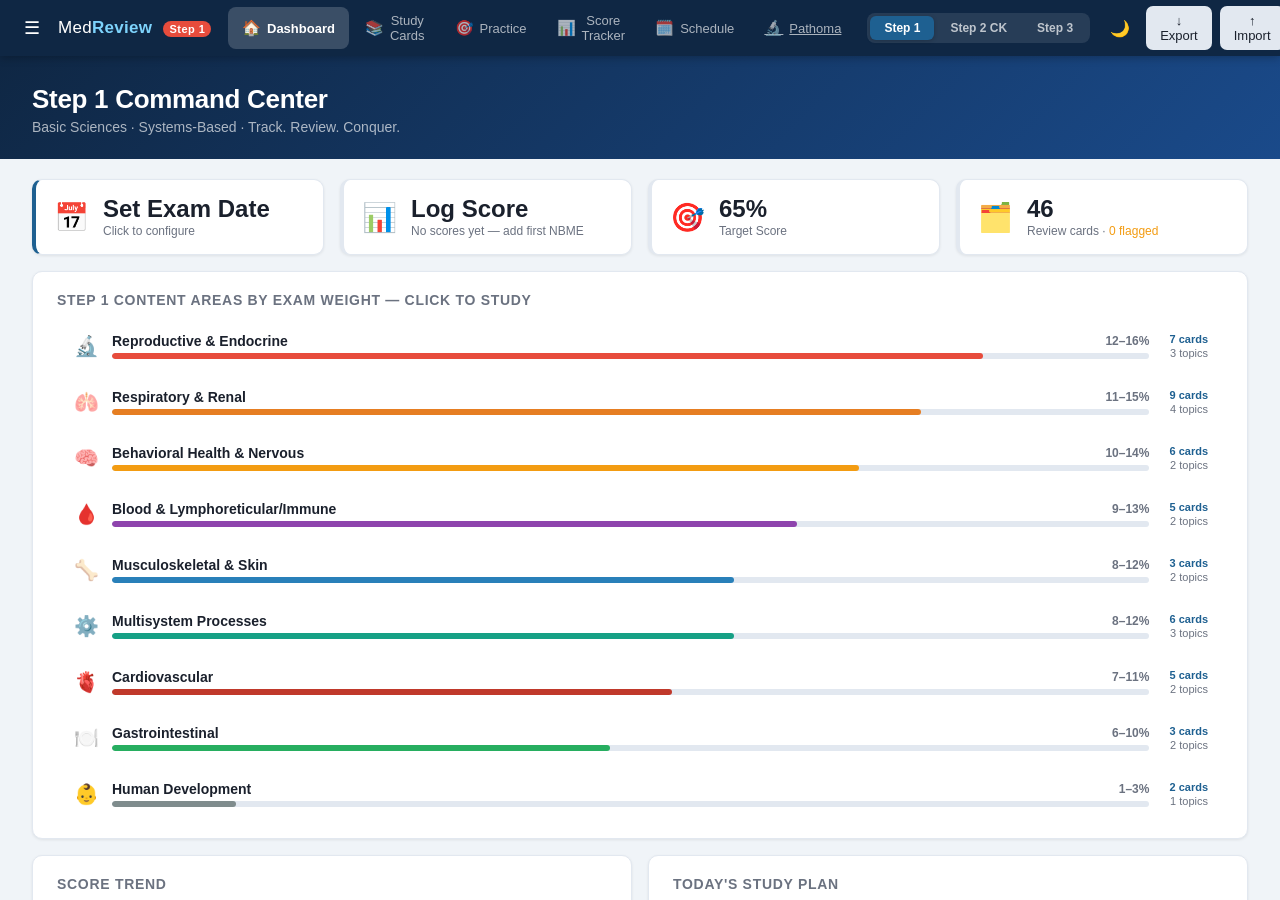
==== commit 15c4e1b8: "Add Pathoma video viewer, nav link, and full README rewrite pathoma/index.html (new): - Self-contain" ====
--- a/index.html
+++ b/index.html
@@ -33,6 +33,9 @@
         <button class="view-tab" data-view="schedule" role="tab">
           <span class="vtab-icon">🗓️</span><span class="vtab-label">Schedule</span>
         </button>
+        <a class="view-tab" href="pathoma/index.html" role="tab" title="Pathoma Video Viewer">
+          <span class="vtab-icon">🔬</span><span class="vtab-label">Pathoma</span>
+        </a>
       </nav>
 
       <!-- Global Step selector (drives entire app) -->
